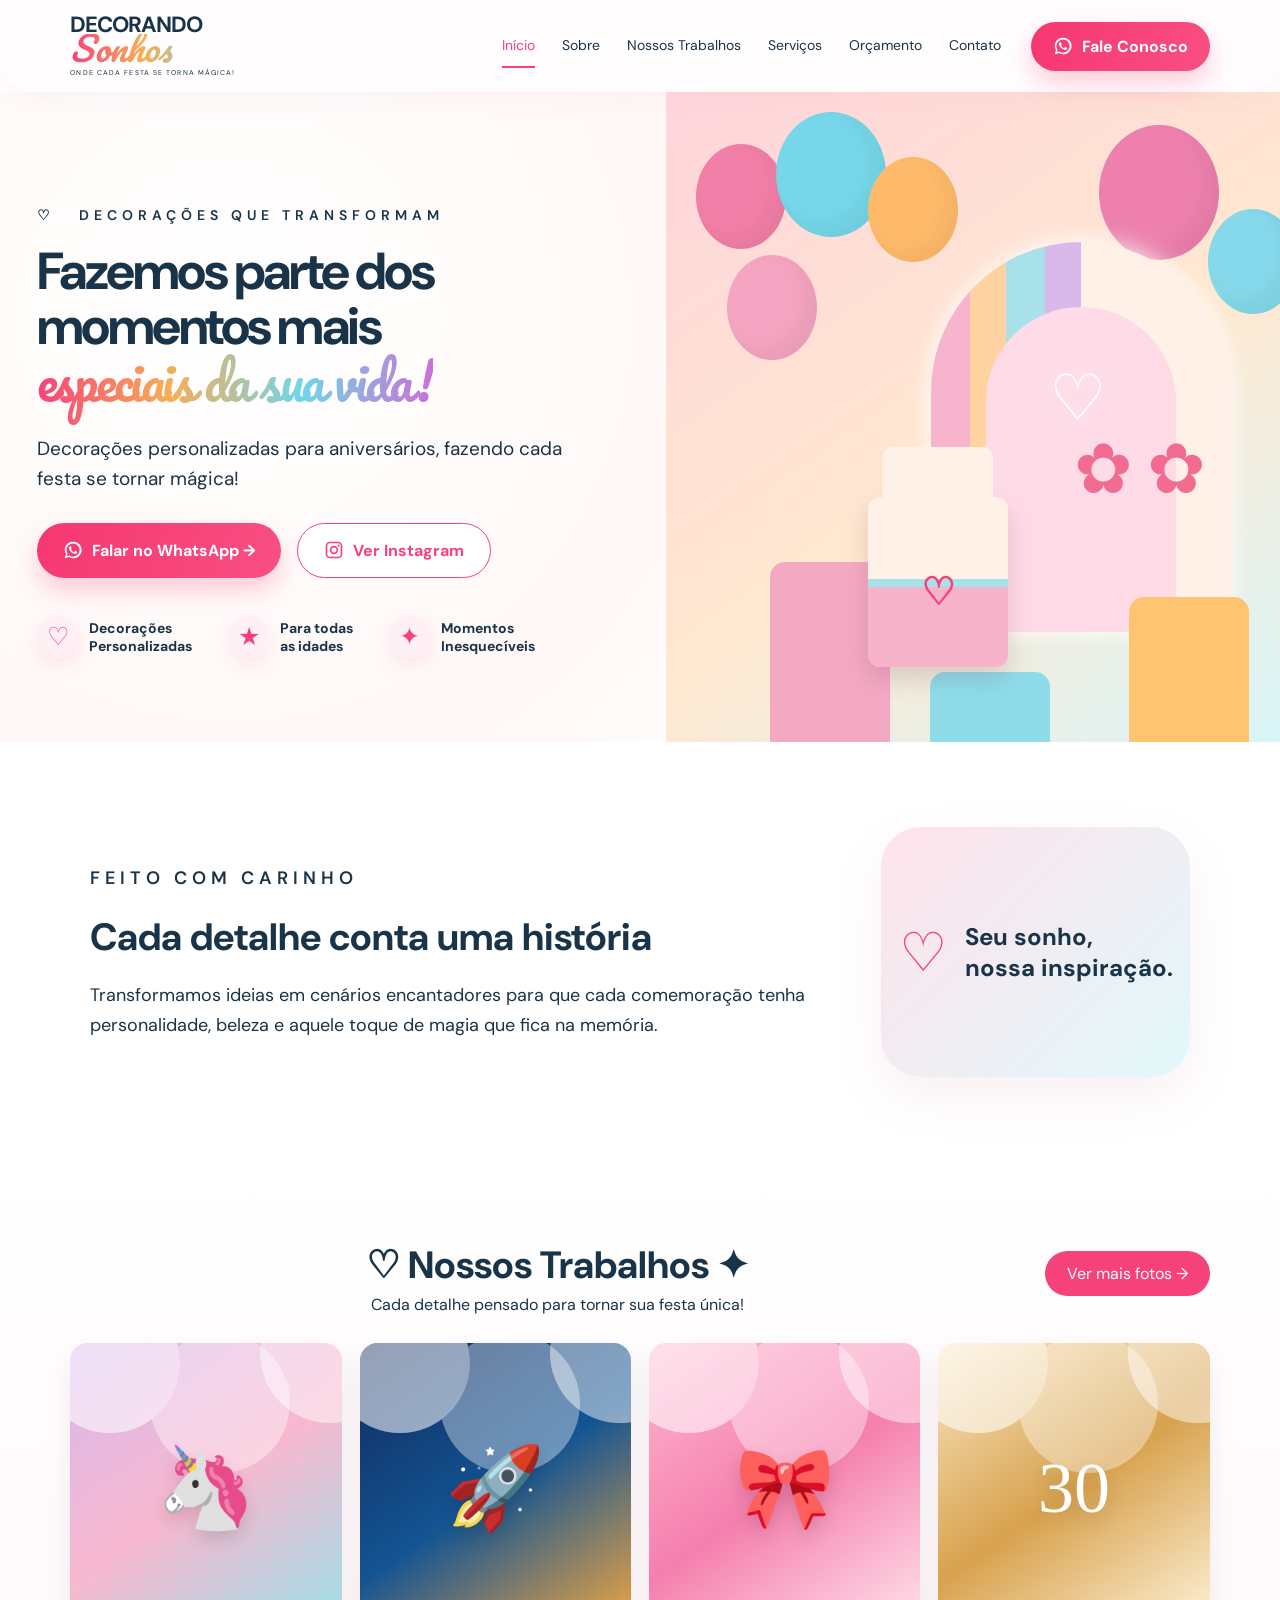
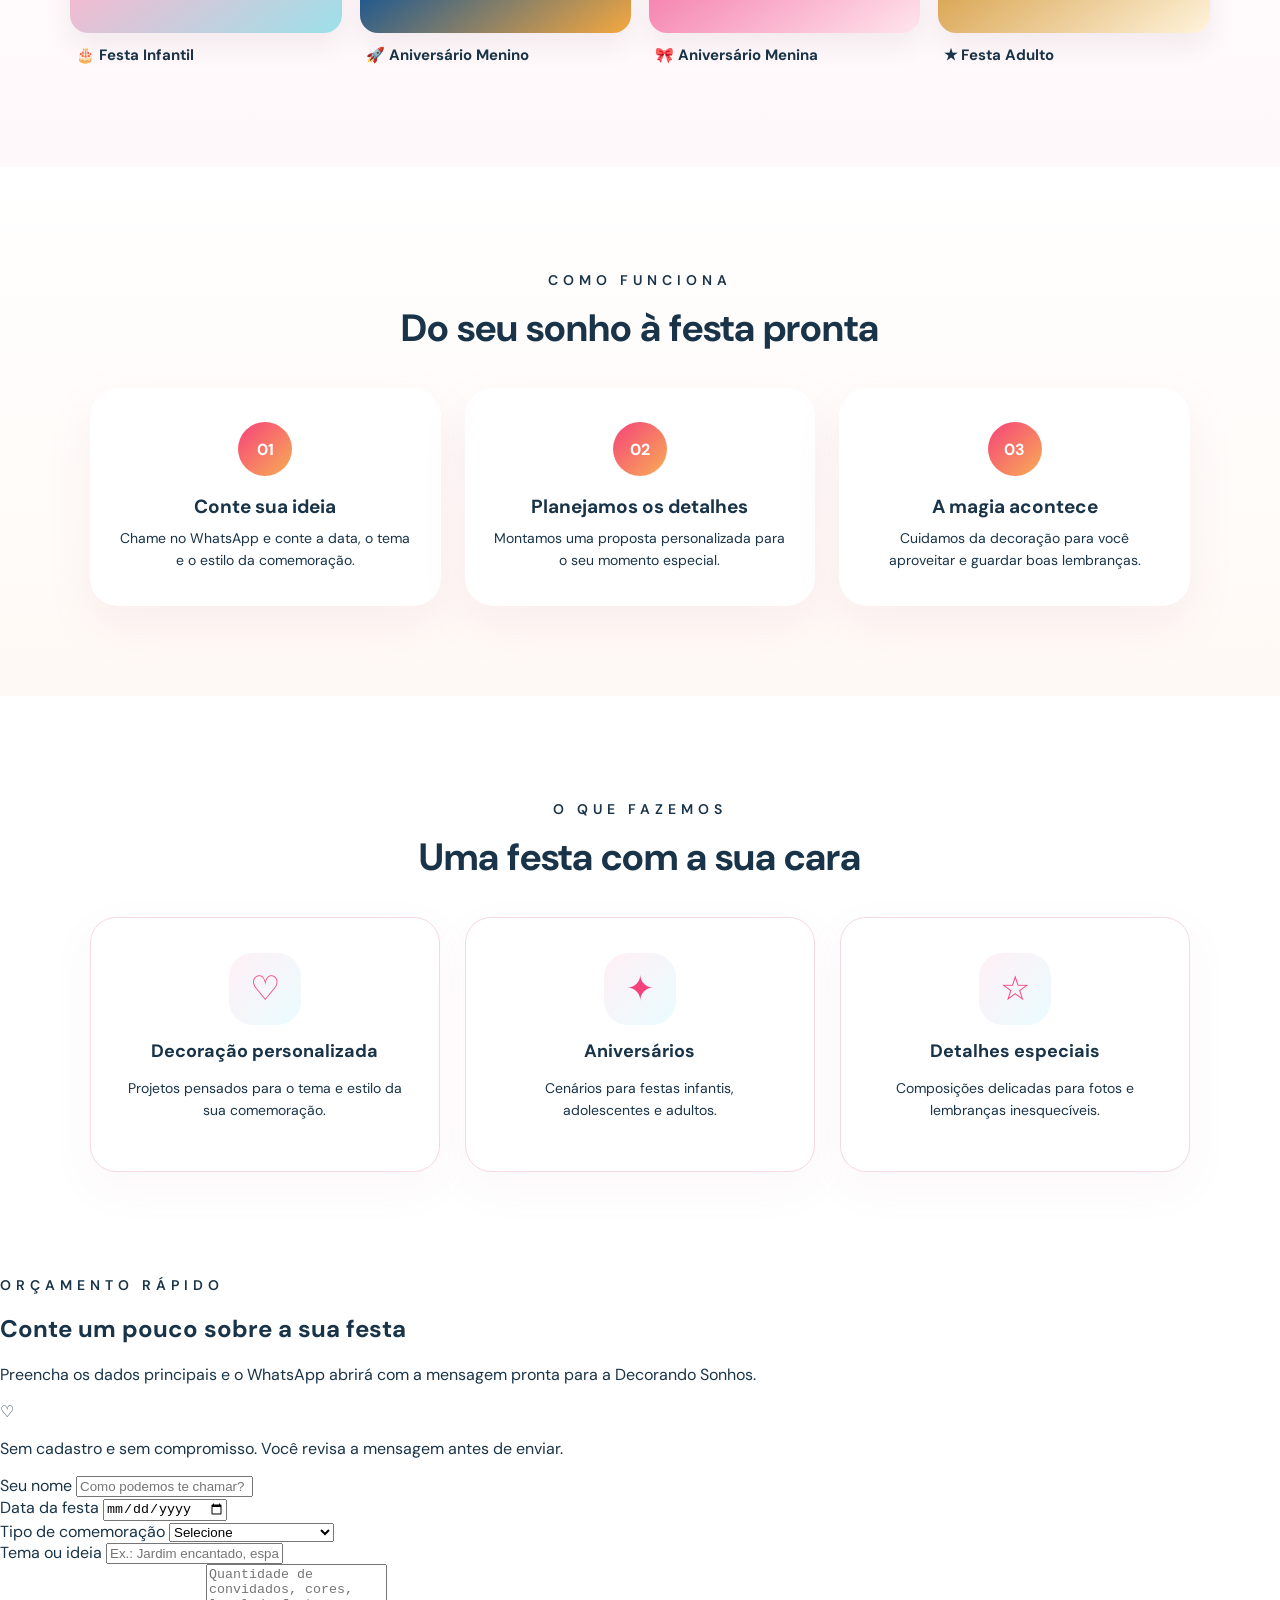
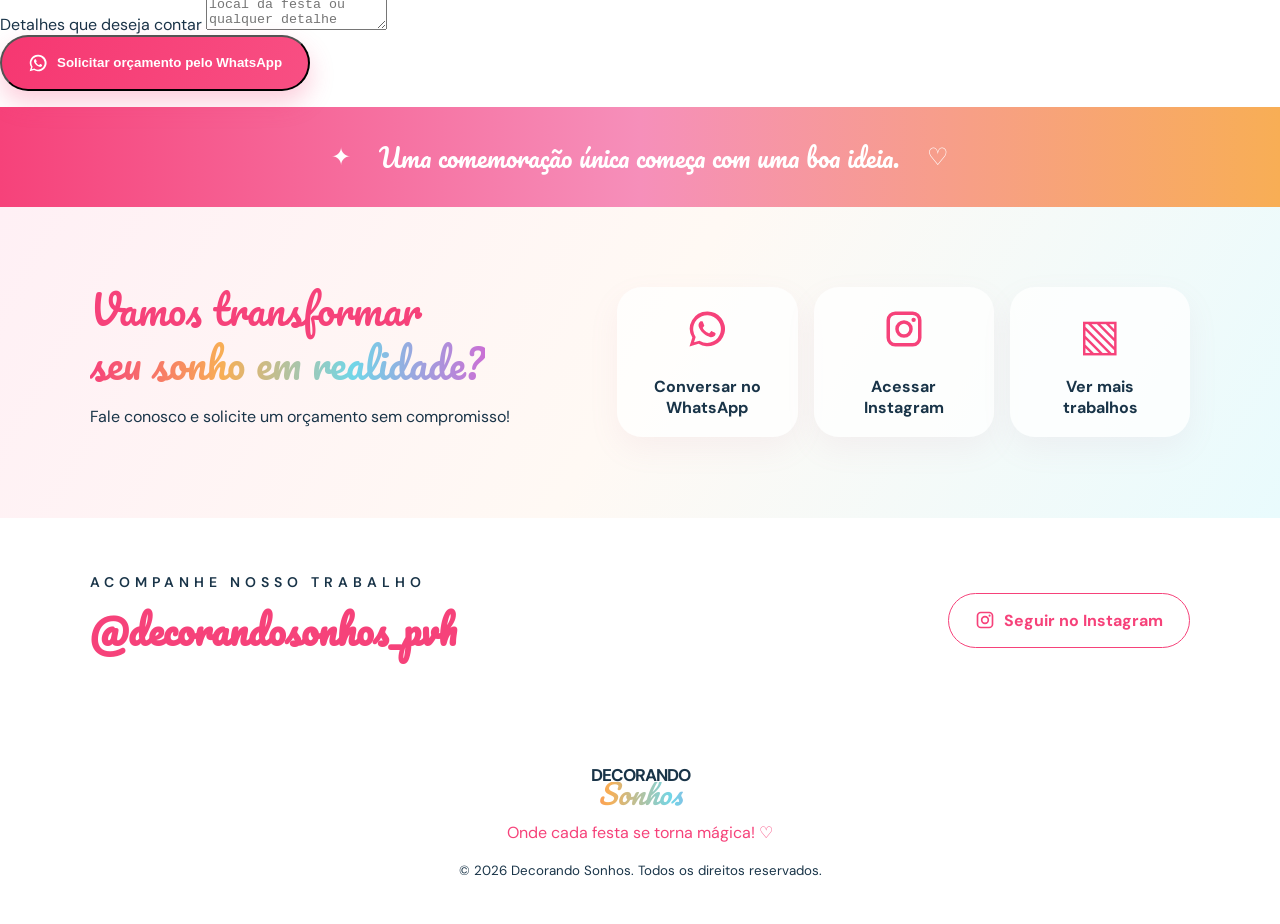
==== index.html @ 4d920ff0 "Adiciona formulário rápido de orçamento" ====
<!doctype html>
<html lang="pt-BR">
<head>
  <meta charset="UTF-8"><meta name="viewport" content="width=device-width,initial-scale=1">
  <meta name="theme-color" content="#fff7fa">
  <title>Decorando Sonhos | Decoração de Festas</title>
  <meta name="description" content="Decorando Sonhos: decoração personalizada de festas e aniversários em Porto Velho. Solicite seu orçamento pelo WhatsApp.">
  <meta name="robots" content="index,follow">
  <meta name="author" content="Decorando Sonhos">
  <meta property="og:type" content="website">
  <meta property="og:title" content="Decorando Sonhos | Decoração de Festas">
  <meta property="og:description" content="Onde cada festa se torna mágica. Decorações personalizadas para aniversários e momentos especiais.">
  <meta property="og:locale" content="pt_BR">
  <meta name="twitter:card" content="summary_large_image">
  <link rel="icon" href="favicon.svg" type="image/svg+xml">
  <link rel="manifest" href="site.webmanifest">
  <link rel="preconnect" href="https://fonts.googleapis.com"><link rel="preconnect" href="https://fonts.gstatic.com" crossorigin>
  <link href="https://fonts.googleapis.com/css2?family=DM+Sans:wght@400;500;600;700&family=Pacifico&display=swap" rel="stylesheet">
  <link rel="stylesheet" href="styles.css">
  <script type="application/ld+json">
  {"@context":"https://schema.org","@type":"LocalBusiness","name":"Decorando Sonhos","description":"Decoração personalizada de festas e aniversários.","areaServed":"Porto Velho, RO","sameAs":["https://instagram.com/decorandosonhos_pvh"],"telephone":"+55 69 99999-9999"}
  </script>
</head>
<body><a class="skip-link" href="#inicio">Pular para o conteúdo</a>
<header class="topbar">
  <a class="brand" href="#inicio" aria-label="Decorando Sonhos"><span class="rainbow">⌒</span><b>DECORANDO</b><em>Sonhos</em><small>ONDE CADA FESTA SE TORNA MÁGICA!</small></a>
  <button class="menu" aria-label="Abrir menu" aria-expanded="false" aria-controls="main-nav">☰</button>
  <nav id="main-nav"><a class="active" href="#inicio">Início</a><a href="#sobre">Sobre</a><a href="#trabalhos">Nossos Trabalhos</a><a href="#servicos">Serviços</a><a href="#orcamento">Orçamento</a><a href="#contato">Contato</a></nav>
  <a class="btn btn-primary header-cta wa-link" href="#"><span class="icon icon-wa" aria-hidden="true"></span>Fale Conosco</a>
</header>

<main>
<section class="hero" id="inicio">
  <div class="hero-copy">
    <p class="eyebrow">♡ &nbsp; DECORAÇÕES QUE TRANSFORMAM</p>
    <h1>Fazemos parte dos<br>momentos mais<br><span>especiais da sua vida!</span></h1>
    <p class="lead">Decorações personalizadas para aniversários, fazendo cada festa se tornar mágica!</p>
    <div class="actions"><a class="btn btn-primary wa-link" href="#"><span class="icon icon-wa" aria-hidden="true"></span>Falar no WhatsApp →</a><a class="btn btn-outline insta-link" href="#"><span class="icon icon-insta" aria-hidden="true"></span>Ver Instagram</a></div>
    <div class="benefits"><div><span class="benefit-icon">♡</span><b>Decorações<br>Personalizadas</b></div><div><span class="benefit-icon">★</span><b>Para todas<br>as idades</b></div><div><span class="benefit-icon">✦</span><b>Momentos<br>Inesquecíveis</b></div></div>
  </div>
  <div class="hero-art" aria-label="Decoração de festa em tons pastel">
    <div class="balloons"><i></i><i></i><i></i><i></i><i></i><i></i><i></i></div>
    <div class="arch"><span>♡</span></div><div class="flowers">✿ ✿</div>
    <div class="cake"><i></i><b>♡</b></div><div class="pedestal p1"></div><div class="pedestal p2"></div><div class="pedestal p3"></div>
  </div>
</section>

<section class="about" id="sobre"><div><p class="eyebrow">FEITO COM CARINHO</p><h2>Cada detalhe conta uma história</h2><p>Transformamos ideias em cenários encantadores para que cada comemoração tenha personalidade, beleza e aquele toque de magia que fica na memória.</p></div><div class="about-card">♡<strong>Seu sonho,<br>nossa inspiração.</strong></div></section>

<section class="portfolio" id="trabalhos">
  <div class="section-title"><div><h2>♡ Nossos Trabalhos ✦</h2><p>Cada detalhe pensado para tornar sua festa única!</p></div><a href="#galeria" class="small-btn">Ver mais fotos →</a></div>
  <div class="gallery" id="galeria">
    <article><div class="party party-unicorn"><span>🦄</span></div><h3>🎂 Festa Infantil</h3></article>
    <article><div class="party party-space"><span>🚀</span></div><h3>🚀 Aniversário Menino</h3></article>
    <article><div class="party party-pink"><span>🎀</span></div><h3>🎀 Aniversário Menina</h3></article>
    <article><div class="party party-gold"><span>30</span></div><h3>★ Festa Adulto</h3></article>
  </div>
</section>

<section class="process" id="como-funciona"><p class="eyebrow">COMO FUNCIONA</p><h2>Do seu sonho à festa pronta</h2><div class="process-grid"><div><span>01</span><b>Conte sua ideia</b><p>Chame no WhatsApp e conte a data, o tema e o estilo da comemoração.</p></div><div><span>02</span><b>Planejamos os detalhes</b><p>Montamos uma proposta personalizada para o seu momento especial.</p></div><div><span>03</span><b>A magia acontece</b><p>Cuidamos da decoração para você aproveitar e guardar boas lembranças.</p></div></div></section>

<section class="services" id="servicos"><p class="eyebrow">O QUE FAZEMOS</p><h2>Uma festa com a sua cara</h2><div class="service-grid"><div><span class="service-icon">♡</span><b>Decoração personalizada</b><p>Projetos pensados para o tema e estilo da sua comemoração.</p></div><div><span class="service-icon">✦</span><b>Aniversários</b><p>Cenários para festas infantis, adolescentes e adultos.</p></div><div><span class="service-icon">☆</span><b>Detalhes especiais</b><p>Composições delicadas para fotos e lembranças inesquecíveis.</p></div></div></section>

<section class="quote" id="orcamento">
  <div class="quote-intro">
    <p class="eyebrow">ORÇAMENTO RÁPIDO</p>
    <h2>Conte um pouco sobre a sua festa</h2>
    <p>Preencha os dados principais e o WhatsApp abrirá com a mensagem pronta para a Decorando Sonhos.</p>
    <div class="quote-note"><span>♡</span><p>Sem cadastro e sem compromisso. Você revisa a mensagem antes de enviar.</p></div>
  </div>
  <form class="quote-form" id="quote-form">
    <div class="field">
      <label for="q-name">Seu nome</label>
      <input id="q-name" name="name" type="text" autocomplete="name" placeholder="Como podemos te chamar?" required>
    </div>
    <div class="form-row">
      <div class="field">
        <label for="q-date">Data da festa</label>
        <input id="q-date" name="date" type="date" required>
      </div>
      <div class="field">
        <label for="q-type">Tipo de comemoração</label>
        <select id="q-type" name="type" required>
          <option value="">Selecione</option>
          <option>Aniversário infantil</option>
          <option>Aniversário adolescente</option>
          <option>Aniversário adulto</option>
          <option>Outra comemoração</option>
        </select>
      </div>
    </div>
    <div class="field">
      <label for="q-theme">Tema ou ideia</label>
      <input id="q-theme" name="theme" type="text" placeholder="Ex.: Jardim encantado, espaço, princesa...">
    </div>
    <div class="field">
      <label for="q-details">Detalhes que deseja contar</label>
      <textarea id="q-details" name="details" rows="4" placeholder="Quantidade de convidados, cores, local da festa ou qualquer detalhe importante."></textarea>
    </div>
    <button class="btn btn-primary quote-submit" type="submit"><span class="icon icon-wa" aria-hidden="true"></span>Solicitar orçamento pelo WhatsApp</button>
    <p class="form-help" id="quote-status" aria-live="polite"></p>
  </form>
</section>

<section class="cta-band"><div><span>✦</span><strong>Uma comemoração única começa com uma boa ideia.</strong><span>♡</span></div></section>

<section class="contact" id="contato"><div><h2>Vamos transformar<br><span>seu sonho em realidade?</span></h2><p>Fale conosco e solicite um orçamento sem compromisso!</p></div><div class="contact-cards"><a class="wa-link" href="#"><i><span class="icon icon-wa"></span></i><b>Conversar no<br>WhatsApp</b></a><a class="insta-link" href="#"><i><span class="icon icon-insta"></span></i><b>Acessar<br>Instagram</b></a><a href="#trabalhos"><i>▧</i><b>Ver mais<br>trabalhos</b></a></div></section>
<section class="instagram-strip"><div><p class="eyebrow">ACOMPANHE NOSSO TRABALHO</p><h2>@decorandosonhos_pvh</h2></div><a class="btn btn-outline insta-link" href="#"><span class="icon icon-insta" aria-hidden="true"></span>Seguir no Instagram</a></section>
</main>
<footer><div class="brand footer-brand"><b>DECORANDO</b><em>Sonhos</em></div><p>Onde cada festa se torna mágica! ♡</p><small>© <span id="year"></span> Decorando Sonhos. Todos os direitos reservados.</small></footer>
<a class="floating-wa wa-link" href="#" aria-label="WhatsApp"><span class="icon icon-wa" aria-hidden="true"></span></a>
<script src="script.js"></script>
</body></html>
---- styles.css ----
:root{--pink:#f6427a;--pink2:#f68fba;--blue:#71d6e8;--orange:#f8ae55;--ink:#193448;--soft:#fff7fa;--lav:#e9c9ef}*{box-sizing:border-box}html{scroll-behavior:smooth}body{margin:0;font-family:"DM Sans",sans-serif;color:var(--ink);background:#fff}a{text-decoration:none;color:inherit}.topbar{height:92px;padding:8px 5.5%;display:flex;align-items:center;gap:30px;position:sticky;top:0;background:#fffdfef2;backdrop-filter:blur(14px);z-index:20;border-radius:0 0 34px 34px;box-shadow:0 7px 25px #eeafc21c}.brand{width:220px;display:grid;position:relative;line-height:.85}.brand b{font-size:22px;letter-spacing:-1px}.brand em{font-family:Pacifico,cursive;font-size:34px;font-weight:400;background:linear-gradient(90deg,var(--pink),var(--orange),var(--blue),#ca70d5);color:transparent;background-clip:text}.brand small{font-size:7px;letter-spacing:1.1px;margin-top:7px}.rainbow{position:absolute;color:var(--blue);font-size:40px;top:-28px;left:58px}nav{display:flex;gap:27px;margin-left:auto;font-size:14px}nav a{padding:12px 0}nav a:hover,.active{color:var(--pink);border-bottom:2px solid var(--pink)}.btn{display:inline-flex;align-items:center;justify-content:center;border-radius:999px;padding:16px 26px;font-weight:700;transition:.2s}.btn:hover{transform:translateY(-2px)}.btn-primary{background:linear-gradient(110deg,#f63771,#f84f83);color:white;box-shadow:0 12px 25px #f63c7540}.btn-outline{border:1.5px solid var(--pink);color:var(--pink);background:#fff}.header-cta{padding:14px 22px}.menu{display:none;background:none;border:0;font-size:26px;color:var(--ink)}.hero{min-height:650px;display:grid;grid-template-columns:52% 48%;overflow:hidden;background:radial-gradient(circle at 18% 35%,#fff 0,#fff8f7 40%,#fff 68%)}.hero-copy{padding:100px 5.5% 55px;z-index:2}.eyebrow{letter-spacing:5px;font-weight:600;font-size:14px}.hero-copy .eyebrow{color:var(--ink)}h1{font-size:52px;line-height:1.05;margin:20px 0 22px;letter-spacing:-2.5px}h1 span,.contact h2 span{font-family:Pacifico,cursive;font-weight:400;background:linear-gradient(90deg,var(--pink),var(--orange),var(--blue),#ca70d5);color:transparent;background-clip:text}.lead{font-size:19px;line-height:1.6;max-width:550px}.actions{display:flex;gap:16px;margin:28px 0 38px}.benefits{display:flex;gap:36px}.benefits div{display:flex;gap:10px;align-items:center;font-size:25px;color:var(--pink)}.benefits b{font-size:14px;color:var(--ink)}.hero-art{position:relative;min-height:650px;background:linear-gradient(145deg,#ffd5dc,#ffe8d0 55%,#d9f5f8);overflow:hidden}.balloons i{position:absolute;width:90px;height:105px;border-radius:50%;box-shadow:inset -12px -10px 20px #0000000d}.balloons i:nth-child(1){background:#f27fa7;left:5%;top:8%}.balloons i:nth-child(2){background:#75d7e9;left:18%;top:3%;width:110px;height:125px}.balloons i:nth-child(3){background:#ffbb6b;left:33%;top:10%}.balloons i:nth-child(4){background:#ee80ad;right:10%;top:5%;width:120px;height:135px}.balloons i:nth-child(5){background:#85d9ea;right:-3%;top:18%}.balloons i:nth-child(6){background:#f5a5c1;left:10%;top:25%}.balloons i:nth-child(7){background:#ffc46e;right:22%;top:27%}.arch{position:absolute;right:8%;top:23%;width:300px;height:390px;border-radius:160px 160px 20px 20px;background:linear-gradient(90deg,#f6b4cd 0 13%,#ffd3a1 13% 25%,#a8e1ea 25% 38%,#d8b9e9 38% 50%,#fff1e8 50%);box-shadow:0 0 25px #fff}.arch:after{content:"";position:absolute;inset:65px 55px 0;border-radius:110px 110px 0 0;background:#ffdbe7}.arch span{position:absolute;z-index:2;left:118px;top:115px;font-size:64px;color:white;text-shadow:0 0 15px white}.flowers{position:absolute;z-index:4;right:12%;top:51%;font-size:70px;color:#f26c91}.cake{position:absolute;z-index:5;left:33%;bottom:75px;width:140px;height:170px;background:linear-gradient(#fff1e8 0 48%,#a9e1e9 48% 53%,#f7b3ca 53%);border-radius:12px;box-shadow:0 12px 25px #7b455f33}.cake i{display:block;width:110px;height:65px;background:#fff3e9;margin:-50px auto 0;border-radius:10px}.cake b{font-size:38px;color:var(--pink);display:block;text-align:center;margin-top:55px}.pedestal{position:absolute;bottom:0;width:120px;border-radius:15px 15px 0 0}.p1{left:17%;height:180px;background:#f4a9c3}.p2{left:43%;height:70px;background:#8edce9}.p3{right:5%;height:145px;background:#ffc46f}.about{padding:85px 7%;display:grid;grid-template-columns:1.4fr .6fr;gap:70px;align-items:center;background:#fff}.about h2,.portfolio h2,.services h2{font-size:38px;margin:8px 0}.about p{font-size:18px;line-height:1.7}.about-card{min-height:250px;border-radius:40px;background:linear-gradient(135deg,#ffe2eb,#e1f8fa);display:flex;align-items:center;justify-content:center;gap:18px;font-size:54px;color:var(--pink);box-shadow:0 20px 50px #c8799d1c}.about-card strong{font-size:24px;color:var(--ink)}.portfolio{padding:70px 5.5% 90px;background:linear-gradient(#fff,#fff8fb)}.section-title{display:flex;justify-content:space-between;align-items:center;margin-bottom:28px;text-align:center}.section-title>div{margin:auto}.section-title h2{margin-bottom:4px}.section-title p{margin:0}.small-btn{background:var(--pink);color:#fff;padding:12px 22px;border-radius:999px}.gallery{display:grid;grid-template-columns:repeat(4,1fr);gap:18px}.gallery article{min-width:0}.party{height:290px;border-radius:18px;display:grid;place-items:center;position:relative;overflow:hidden;box-shadow:0 12px 28px #6b3d5217}.party:before,.party:after{content:"";position:absolute;border-radius:50%;width:140px;height:140px;background:#ffffff55;top:-50px;left:-30px;box-shadow:110px 40px 0 #ffffff35,220px -10px 0 #ffffff45}.party span{font-size:80px;z-index:2;text-shadow:0 8px 18px #0002}.party-unicorn{background:linear-gradient(145deg,#d7b8ef,#f8b8cf,#9ce1ea)}.party-space{background:linear-gradient(145deg,#11295c,#135493,#f5a83f)}.party-pink{background:linear-gradient(145deg,#ffb6d1,#f57fad,#ffe5ed)}.party-gold{background:linear-gradient(145deg,#f9e7c4,#d8a24e,#fff4dc)}.party-gold span{font-family:serif;color:#fff;font-size:72px}.gallery h3{font-size:15px;margin:12px 6px}.services{padding:90px 7%;text-align:center}.service-grid{display:grid;grid-template-columns:repeat(3,1fr);gap:25px;margin-top:35px}.service-grid>div{padding:35px;border:1px solid #f6d9e4;border-radius:26px;background:#fff;box-shadow:0 15px 40px #d791aa12;font-size:42px}.service-grid b{display:block;font-size:18px;margin:14px}.service-grid p{font-size:14px;line-height:1.6}.contact{padding:75px 7%;display:grid;grid-template-columns:1fr 1.2fr;gap:50px;align-items:center;background:linear-gradient(120deg,#fff0f5,#fff9f4,#e9fbfd);position:relative;overflow:hidden}.contact h2{font-family:Pacifico,cursive;color:var(--pink);font-size:40px;font-weight:400;line-height:1.35;margin:0}.contact h2 span{font-family:Pacifico,cursive}.contact-cards{display:grid;grid-template-columns:repeat(3,1fr);gap:16px}.contact-cards a{min-height:150px;border-radius:25px;background:#ffffffc9;display:flex;flex-direction:column;align-items:center;justify-content:center;text-align:center;box-shadow:0 12px 30px #c4819d16}.contact-cards i{font-style:normal;font-size:44px;color:var(--pink);margin-bottom:12px}footer{text-align:center;padding:45px 20px;background:#fff}.footer-brand{margin:auto;width:190px}.footer-brand em{font-size:28px}.footer-brand b{font-size:17px}footer p{color:var(--pink)}.floating-wa{display:none;position:fixed;right:20px;bottom:20px;width:58px;height:58px;border-radius:50%;background:#27c769;color:#fff;place-items:center;font-size:30px;box-shadow:0 10px 30px #188c4b55;z-index:30}@media(max-width:900px){.topbar{height:76px;padding:7px 5%}.brand{width:170px}.brand b{font-size:17px}.brand em{font-size:26px}.brand small{font-size:5px}.rainbow{display:none}.menu{display:block;margin-left:auto}.topbar nav{display:none;position:absolute;top:75px;left:4%;right:4%;background:white;border-radius:20px;padding:18px;box-shadow:0 15px 40px #0002;flex-direction:column;gap:5px}.topbar nav.open{display:flex}.header-cta{display:none}.hero{grid-template-columns:1fr}.hero-copy{padding:70px 6% 45px}.hero-art{min-height:500px}h1{font-size:42px}.about,.contact{grid-template-columns:1fr}.gallery{grid-template-columns:repeat(2,1fr)}.service-grid{grid-template-columns:1fr}.floating-wa{display:grid}}@media(max-width:560px){h1{font-size:36px}.eyebrow{font-size:11px;letter-spacing:3px}.actions{flex-direction:column}.benefits{gap:12px;justify-content:space-between}.benefits div{font-size:19px}.benefits b{font-size:11px}.hero-art{min-height:430px}.arch{transform:scale(.8);transform-origin:right top}.cake{left:18%}.about{padding:65px 6%}.about-card{min-height:190px}.section-title{display:block}.small-btn{display:inline-block;margin-top:20px}.gallery{grid-template-columns:1fr 1fr;gap:12px}.party{height:210px}.party span{font-size:55px}.contact-cards{grid-template-columns:1fr}.contact-cards a{min-height:115px}.contact h2{font-size:33px}}
/* refinamentos da segunda etapa */
.process{padding:90px 7%;text-align:center;background:linear-gradient(180deg,#fff,#fff9f5)}.process h2,.instagram-strip h2{font-size:38px;margin:8px 0 35px}.process-grid{display:grid;grid-template-columns:repeat(3,1fr);gap:24px;max-width:1100px;margin:auto}.process-grid>div{padding:34px 28px;border-radius:28px;background:#fff;box-shadow:0 18px 45px #c888a01c;position:relative}.process-grid span{display:grid;place-items:center;margin:0 auto 18px;width:54px;height:54px;border-radius:50%;background:linear-gradient(135deg,#f6427a,#f8ae55);color:#fff;font-weight:700}.process-grid b{display:block;font-size:19px;margin-bottom:8px}.process-grid p{font-size:14px;line-height:1.6;margin:0}.cta-band{padding:28px 6%;background:linear-gradient(90deg,#f6427a,#f68fba,#f8ae55);color:#fff}.cta-band div{display:flex;align-items:center;justify-content:center;gap:28px;text-align:center}.cta-band strong{font-family:Pacifico,cursive;font-weight:400;font-size:25px}.cta-band span{font-size:24px}.instagram-strip{padding:55px 7%;display:flex;align-items:center;justify-content:space-between;gap:30px;background:#fff}.instagram-strip h2{font-family:Pacifico,cursive;color:var(--pink);margin:5px 0}.instagram-strip .eyebrow{margin:0}.gallery article{transition:transform .25s ease}.gallery article:hover{transform:translateY(-6px)}.contact-cards a{transition:transform .2s ease,box-shadow .2s ease}.contact-cards a:hover{transform:translateY(-4px);box-shadow:0 18px 36px #c4819d26}.topbar.scrolled{box-shadow:0 10px 35px #d680a72b}.reveal{opacity:0;transform:translateY(22px);transition:opacity .55s ease,transform .55s ease}.reveal.visible{opacity:1;transform:none}@media(max-width:900px){.process-grid{grid-template-columns:1fr}.instagram-strip{flex-direction:column;text-align:center}}@media(max-width:560px){.process,.services{padding:65px 6%}.process h2,.instagram-strip h2{font-size:30px}.cta-band strong{font-size:20px}.cta-band div{gap:14px}}

/* acabamento visual e acessibilidade */
.icon{width:20px;height:20px;display:inline-block;flex:0 0 auto;background:currentColor;mask-repeat:no-repeat;mask-position:center;mask-size:contain;-webkit-mask-repeat:no-repeat;-webkit-mask-position:center;-webkit-mask-size:contain}.icon-wa{mask-image:url("assets/whatsapp.svg");-webkit-mask-image:url("assets/whatsapp.svg")}.icon-insta{mask-image:url("assets/instagram.svg");-webkit-mask-image:url("assets/instagram.svg")}.btn .icon{margin-right:9px}.floating-wa .icon{width:28px;height:28px}.contact-cards i .icon{width:42px;height:42px}.benefit-icon{width:42px;height:42px;border-radius:50%;display:grid;place-items:center;background:#fff0f5;box-shadow:0 7px 20px #f6427a1c}.service-icon{width:72px;height:72px;margin:0 auto 8px;border-radius:24px;display:grid;place-items:center;background:linear-gradient(135deg,#fff0f5,#eafcff);color:var(--pink);font-size:34px}.service-grid>div{font-size:inherit}.party{isolation:isolate}.party:after{z-index:-1}.gallery article{cursor:default}.gallery h3{display:flex;align-items:center;gap:6px}.btn:focus-visible,.small-btn:focus-visible,nav a:focus-visible,.contact-cards a:focus-visible,.floating-wa:focus-visible,.menu:focus-visible{outline:3px solid #71d6e8;outline-offset:4px}.skip-link{position:fixed;left:16px;top:-60px;z-index:100;background:#193448;color:#fff;padding:12px 18px;border-radius:12px}.skip-link:focus{top:16px}@media(prefers-reduced-motion:reduce){html{scroll-behavior:auto}*,*:before,*:after{animation:none!important;transition:none!important}.reveal{opacity:1;transform:none}}
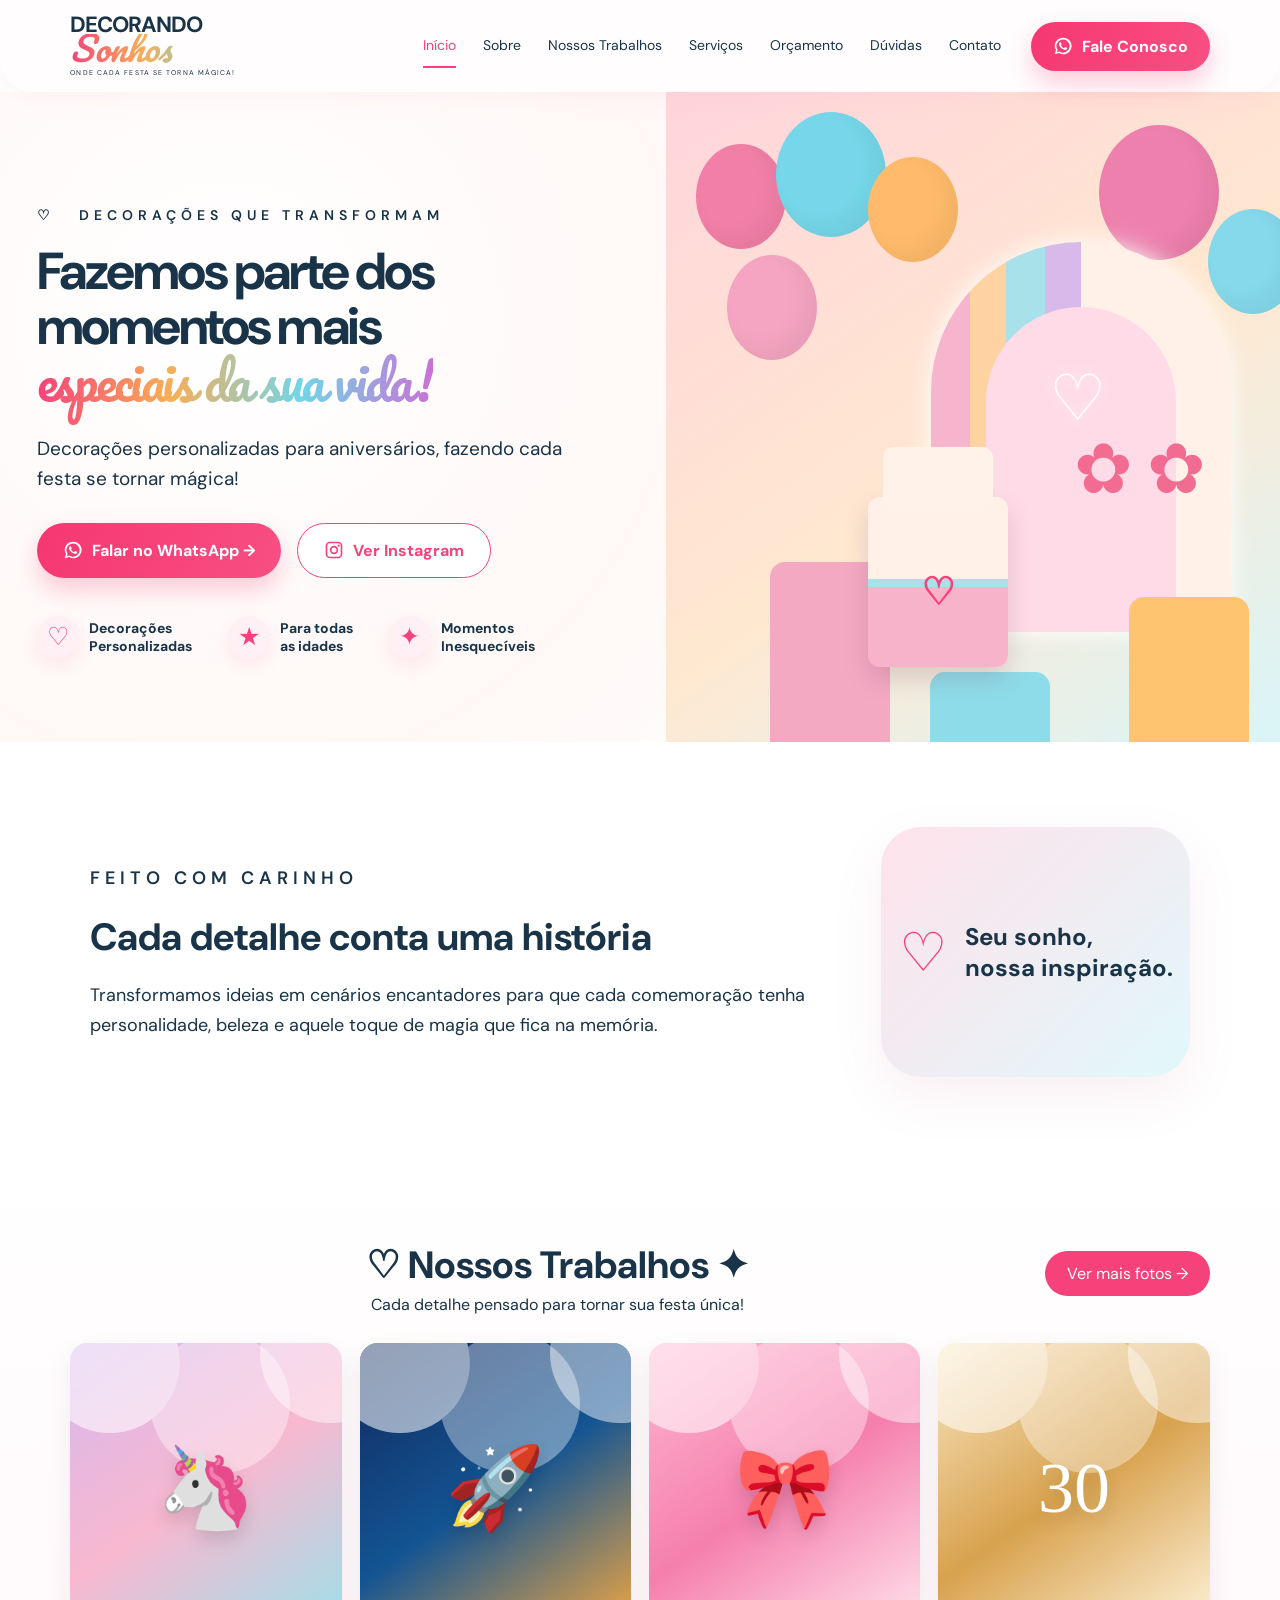
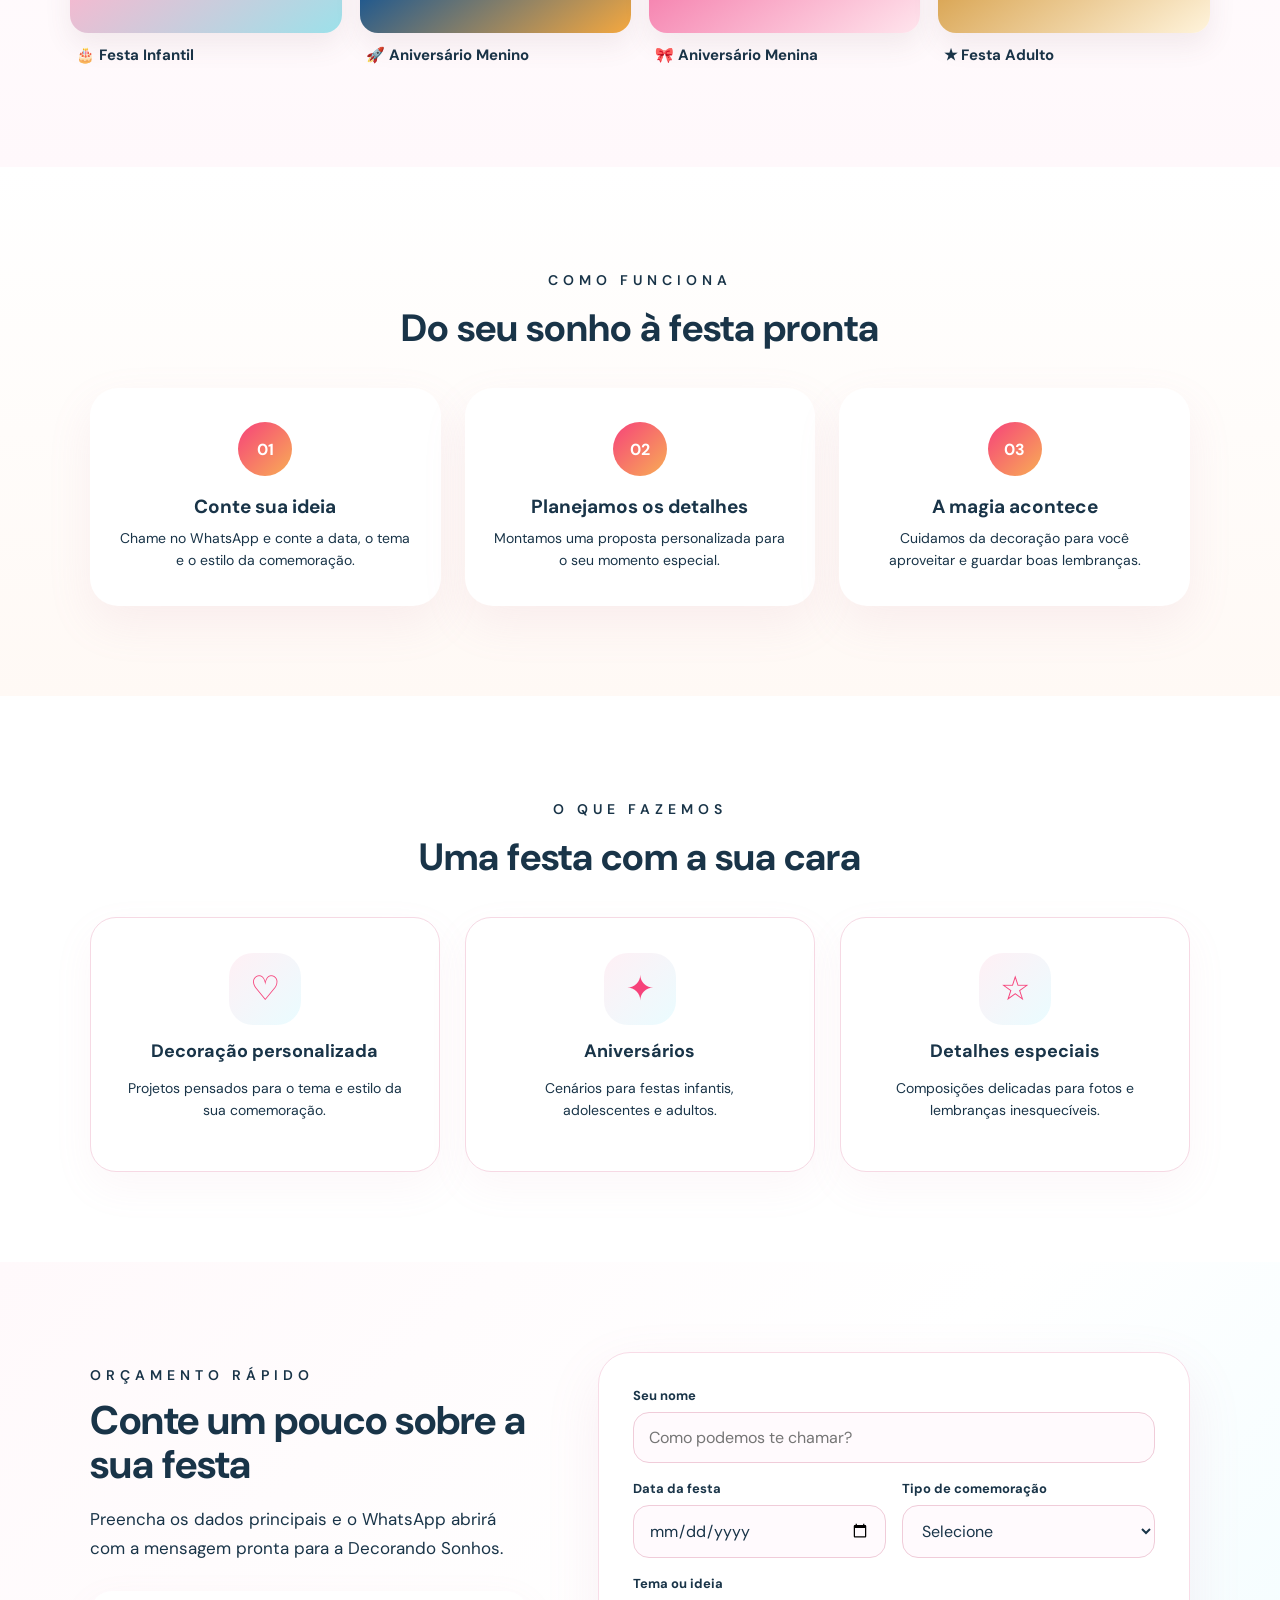
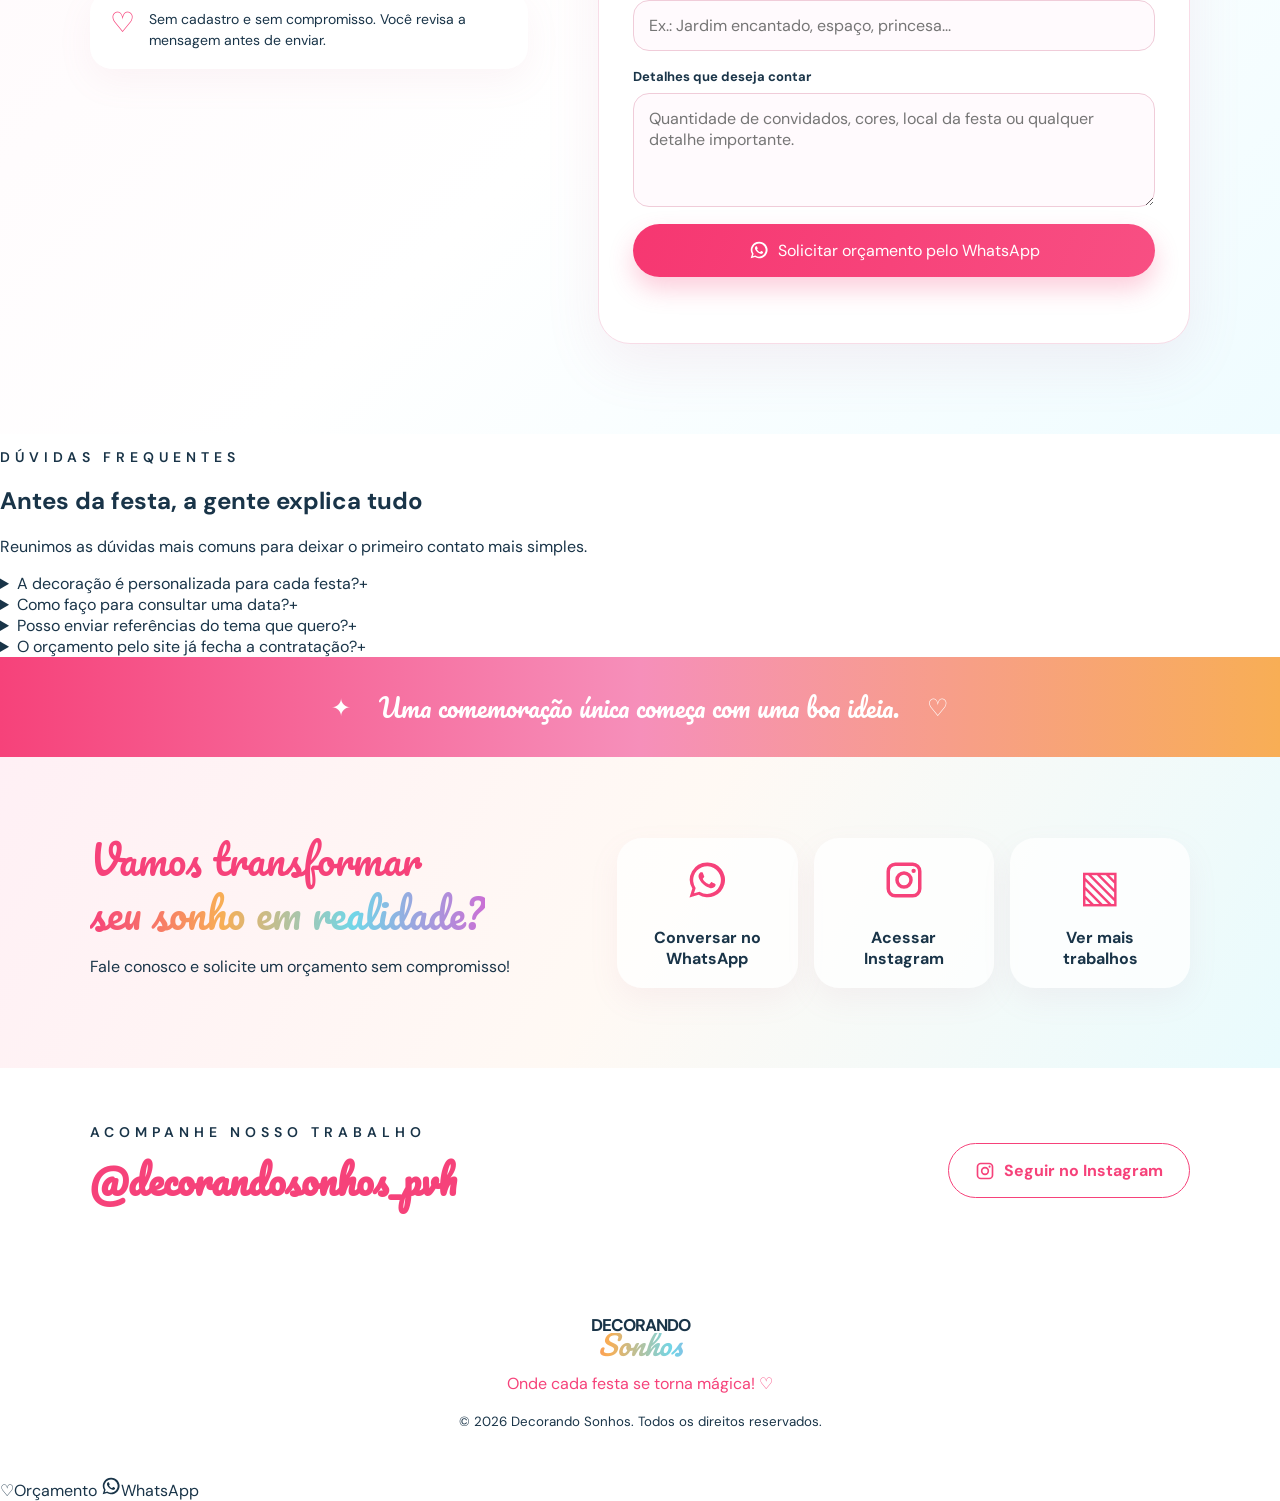
==== commit a0bcd9dc: "Adiciona FAQ e ações rápidas no mobile" ====
--- a/index.html
+++ b/index.html
@@ -25,7 +25,7 @@
 <header class="topbar">
   <a class="brand" href="#inicio" aria-label="Decorando Sonhos"><span class="rainbow">⌒</span><b>DECORANDO</b><em>Sonhos</em><small>ONDE CADA FESTA SE TORNA MÁGICA!</small></a>
   <button class="menu" aria-label="Abrir menu" aria-expanded="false" aria-controls="main-nav">☰</button>
-  <nav id="main-nav"><a class="active" href="#inicio">Início</a><a href="#sobre">Sobre</a><a href="#trabalhos">Nossos Trabalhos</a><a href="#servicos">Serviços</a><a href="#orcamento">Orçamento</a><a href="#contato">Contato</a></nav>
+  <nav id="main-nav"><a class="active" href="#inicio">Início</a><a href="#sobre">Sobre</a><a href="#trabalhos">Nossos Trabalhos</a><a href="#servicos">Serviços</a><a href="#orcamento">Orçamento</a><a href="#duvidas">Dúvidas</a><a href="#contato">Contato</a></nav>
   <a class="btn btn-primary header-cta wa-link" href="#"><span class="icon icon-wa" aria-hidden="true"></span>Fale Conosco</a>
 </header>
 
@@ -102,6 +102,32 @@
   </form>
 </section>
 
+<section class="faq" id="duvidas">
+  <div class="faq-head">
+    <p class="eyebrow">DÚVIDAS FREQUENTES</p>
+    <h2>Antes da festa, a gente explica tudo</h2>
+    <p>Reunimos as dúvidas mais comuns para deixar o primeiro contato mais simples.</p>
+  </div>
+  <div class="faq-list">
+    <details>
+      <summary>A decoração é personalizada para cada festa?<span>+</span></summary>
+      <p>Sim. O orçamento e a proposta são montados a partir do tema, estilo, cores e necessidades informadas no atendimento.</p>
+    </details>
+    <details>
+      <summary>Como faço para consultar uma data?<span>+</span></summary>
+      <p>Você pode usar o formulário de orçamento ou falar direto pelo WhatsApp. Informe a data da festa para que a disponibilidade possa ser verificada.</p>
+    </details>
+    <details>
+      <summary>Posso enviar referências do tema que quero?<span>+</span></summary>
+      <p>Sim. Depois de iniciar o atendimento pelo WhatsApp, você pode enviar imagens e referências para ajudar na definição da proposta.</p>
+    </details>
+    <details>
+      <summary>O orçamento pelo site já fecha a contratação?<span>+</span></summary>
+      <p>Não. O formulário apenas organiza as informações e inicia a conversa no WhatsApp. A contratação é combinada durante o atendimento.</p>
+    </details>
+  </div>
+</section>
+
 <section class="cta-band"><div><span>✦</span><strong>Uma comemoração única começa com uma boa ideia.</strong><span>♡</span></div></section>
 
 <section class="contact" id="contato"><div><h2>Vamos transformar<br><span>seu sonho em realidade?</span></h2><p>Fale conosco e solicite um orçamento sem compromisso!</p></div><div class="contact-cards"><a class="wa-link" href="#"><i><span class="icon icon-wa"></span></i><b>Conversar no<br>WhatsApp</b></a><a class="insta-link" href="#"><i><span class="icon icon-insta"></span></i><b>Acessar<br>Instagram</b></a><a href="#trabalhos"><i>▧</i><b>Ver mais<br>trabalhos</b></a></div></section>
@@ -109,5 +135,9 @@
 </main>
 <footer><div class="brand footer-brand"><b>DECORANDO</b><em>Sonhos</em></div><p>Onde cada festa se torna mágica! ♡</p><small>© <span id="year"></span> Decorando Sonhos. Todos os direitos reservados.</small></footer>
 <a class="floating-wa wa-link" href="#" aria-label="WhatsApp"><span class="icon icon-wa" aria-hidden="true"></span></a>
+<div class="mobile-cta" aria-label="Ações rápidas">
+  <a href="#orcamento"><span>♡</span>Orçamento</a>
+  <a class="wa-link" href="#"><span class="icon icon-wa" aria-hidden="true"></span>WhatsApp</a>
+</div>
 <script src="script.js"></script>
 </body></html>
--- a/styles.css
+++ b/styles.css
@@ -4,3 +4,6 @@
 
 /* acabamento visual e acessibilidade */
 .icon{width:20px;height:20px;display:inline-block;flex:0 0 auto;background:currentColor;mask-repeat:no-repeat;mask-position:center;mask-size:contain;-webkit-mask-repeat:no-repeat;-webkit-mask-position:center;-webkit-mask-size:contain}.icon-wa{mask-image:url("assets/whatsapp.svg");-webkit-mask-image:url("assets/whatsapp.svg")}.icon-insta{mask-image:url("assets/instagram.svg");-webkit-mask-image:url("assets/instagram.svg")}.btn .icon{margin-right:9px}.floating-wa .icon{width:28px;height:28px}.contact-cards i .icon{width:42px;height:42px}.benefit-icon{width:42px;height:42px;border-radius:50%;display:grid;place-items:center;background:#fff0f5;box-shadow:0 7px 20px #f6427a1c}.service-icon{width:72px;height:72px;margin:0 auto 8px;border-radius:24px;display:grid;place-items:center;background:linear-gradient(135deg,#fff0f5,#eafcff);color:var(--pink);font-size:34px}.service-grid>div{font-size:inherit}.party{isolation:isolate}.party:after{z-index:-1}.gallery article{cursor:default}.gallery h3{display:flex;align-items:center;gap:6px}.btn:focus-visible,.small-btn:focus-visible,nav a:focus-visible,.contact-cards a:focus-visible,.floating-wa:focus-visible,.menu:focus-visible{outline:3px solid #71d6e8;outline-offset:4px}.skip-link{position:fixed;left:16px;top:-60px;z-index:100;background:#193448;color:#fff;padding:12px 18px;border-radius:12px}.skip-link:focus{top:16px}@media(prefers-reduced-motion:reduce){html{scroll-behavior:auto}*,*:before,*:after{animation:none!important;transition:none!important}.reveal{opacity:1;transform:none}}
+
+/* formulário de orçamento */
+.quote{padding:90px 7%;display:grid;grid-template-columns:.85fr 1.15fr;gap:70px;align-items:start;background:linear-gradient(135deg,#fff9fb,#fff,#effcff)}.quote-intro{position:sticky;top:130px}.quote h2{font-size:40px;line-height:1.12;margin:10px 0 18px}.quote-intro>p:not(.eyebrow){font-size:17px;line-height:1.7;max-width:520px}.quote-note{display:flex;gap:14px;align-items:flex-start;margin-top:28px;padding:18px 20px;border-radius:22px;background:#fff;box-shadow:0 12px 35px #c7809b14}.quote-note span{font-size:28px;color:var(--pink);line-height:1}.quote-note p{margin:0;font-size:14px;line-height:1.5}.quote-form{padding:34px;border-radius:32px;background:#fff;box-shadow:0 20px 55px #c477971c;border:1px solid #f8dce7}.form-row{display:grid;grid-template-columns:1fr 1fr;gap:16px}.field{display:grid;gap:8px;margin-bottom:17px}.field label{font-size:13px;font-weight:700;color:var(--ink)}.field input,.field select,.field textarea{width:100%;font:inherit;color:var(--ink);background:#fffafd;border:1px solid #f0ccd9;border-radius:16px;padding:14px 15px;outline:none;transition:border-color .2s,box-shadow .2s,background .2s}.field textarea{resize:vertical;min-height:110px}.field input:focus,.field select:focus,.field textarea:focus{border-color:var(--pink);background:#fff;box-shadow:0 0 0 4px #f6427a12}.quote-submit{width:100%;border:0;cursor:pointer;font:inherit}.form-help{min-height:20px;margin:12px 3px 0;font-size:13px;color:#567}.form-help.error{color:#b42318}.form-help.success{color:#19723d}@media(max-width:900px){.quote{grid-template-columns:1fr;gap:35px}.quote-intro{position:static}.quote h2{font-size:34px}}@media(max-width:560px){.quote{padding:65px 6%}.quote-form{padding:22px;border-radius:24px}.form-row{grid-template-columns:1fr}.quote h2{font-size:31px}}
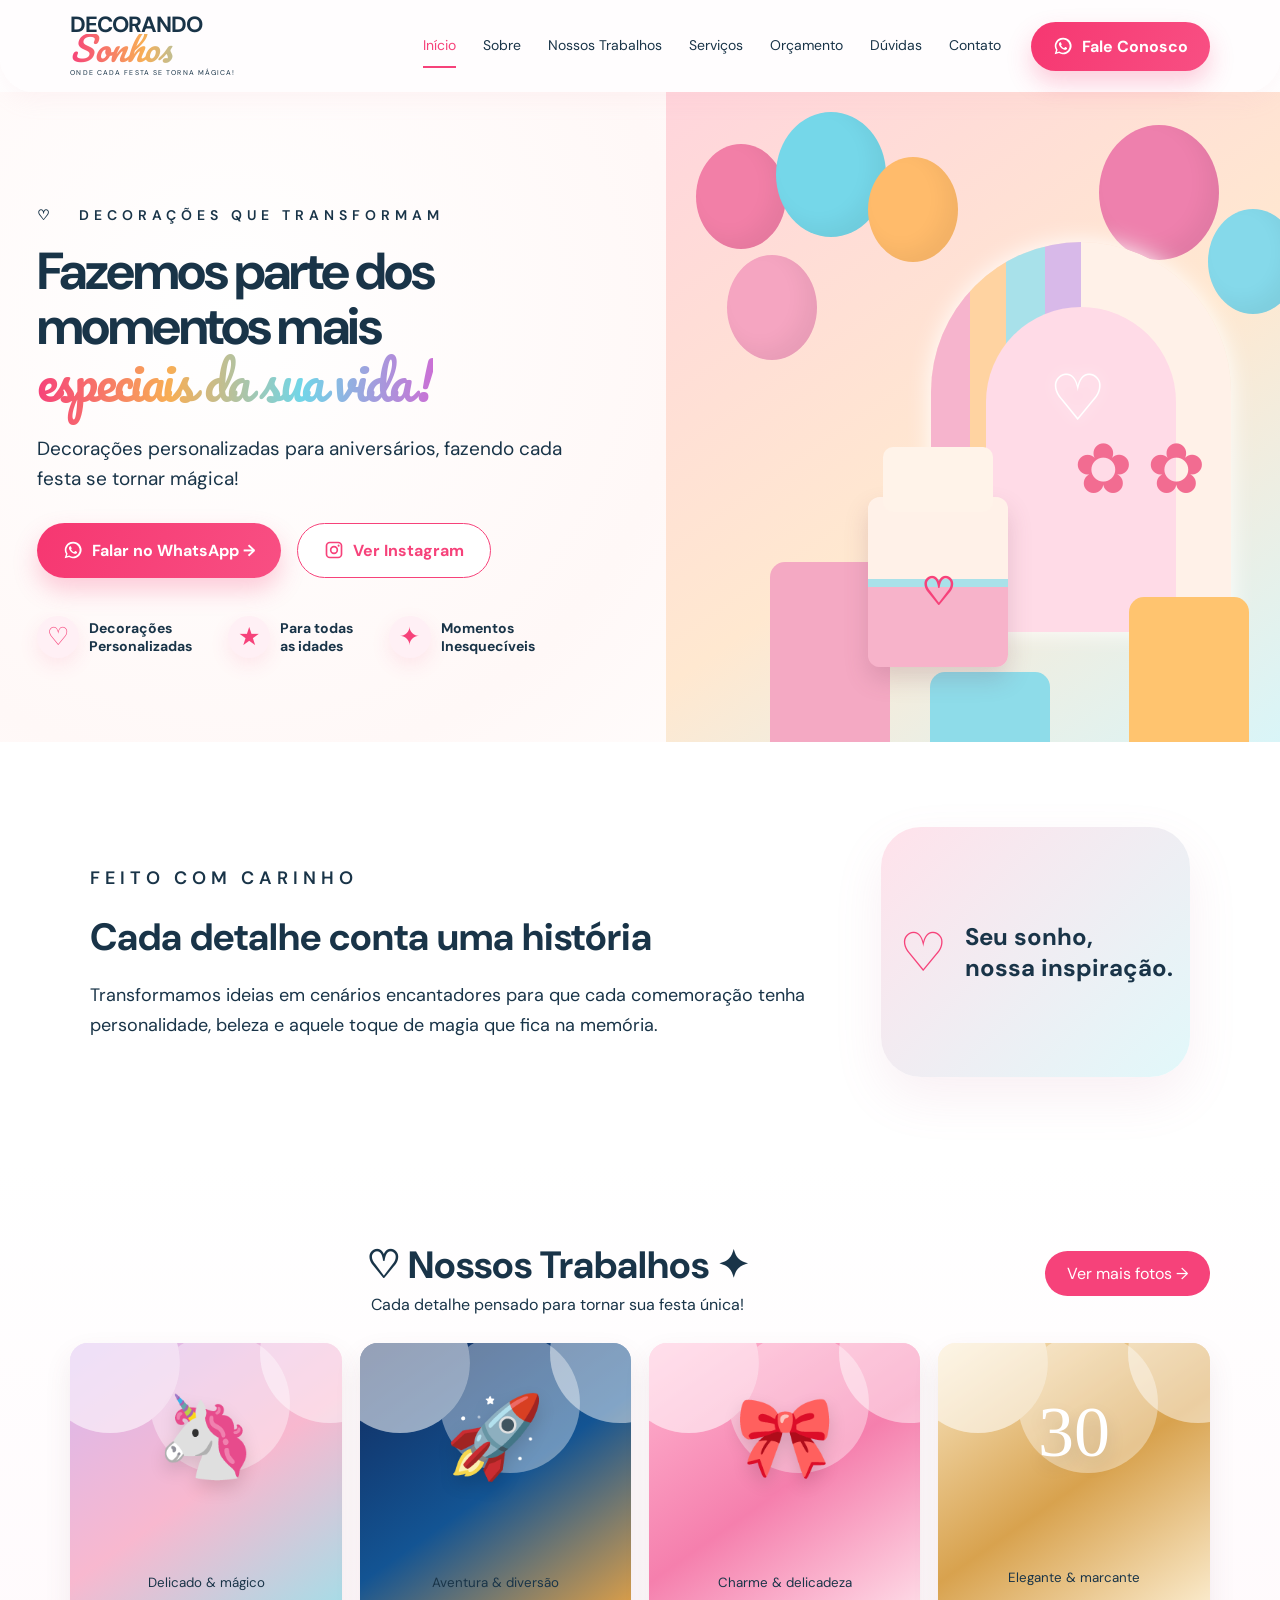
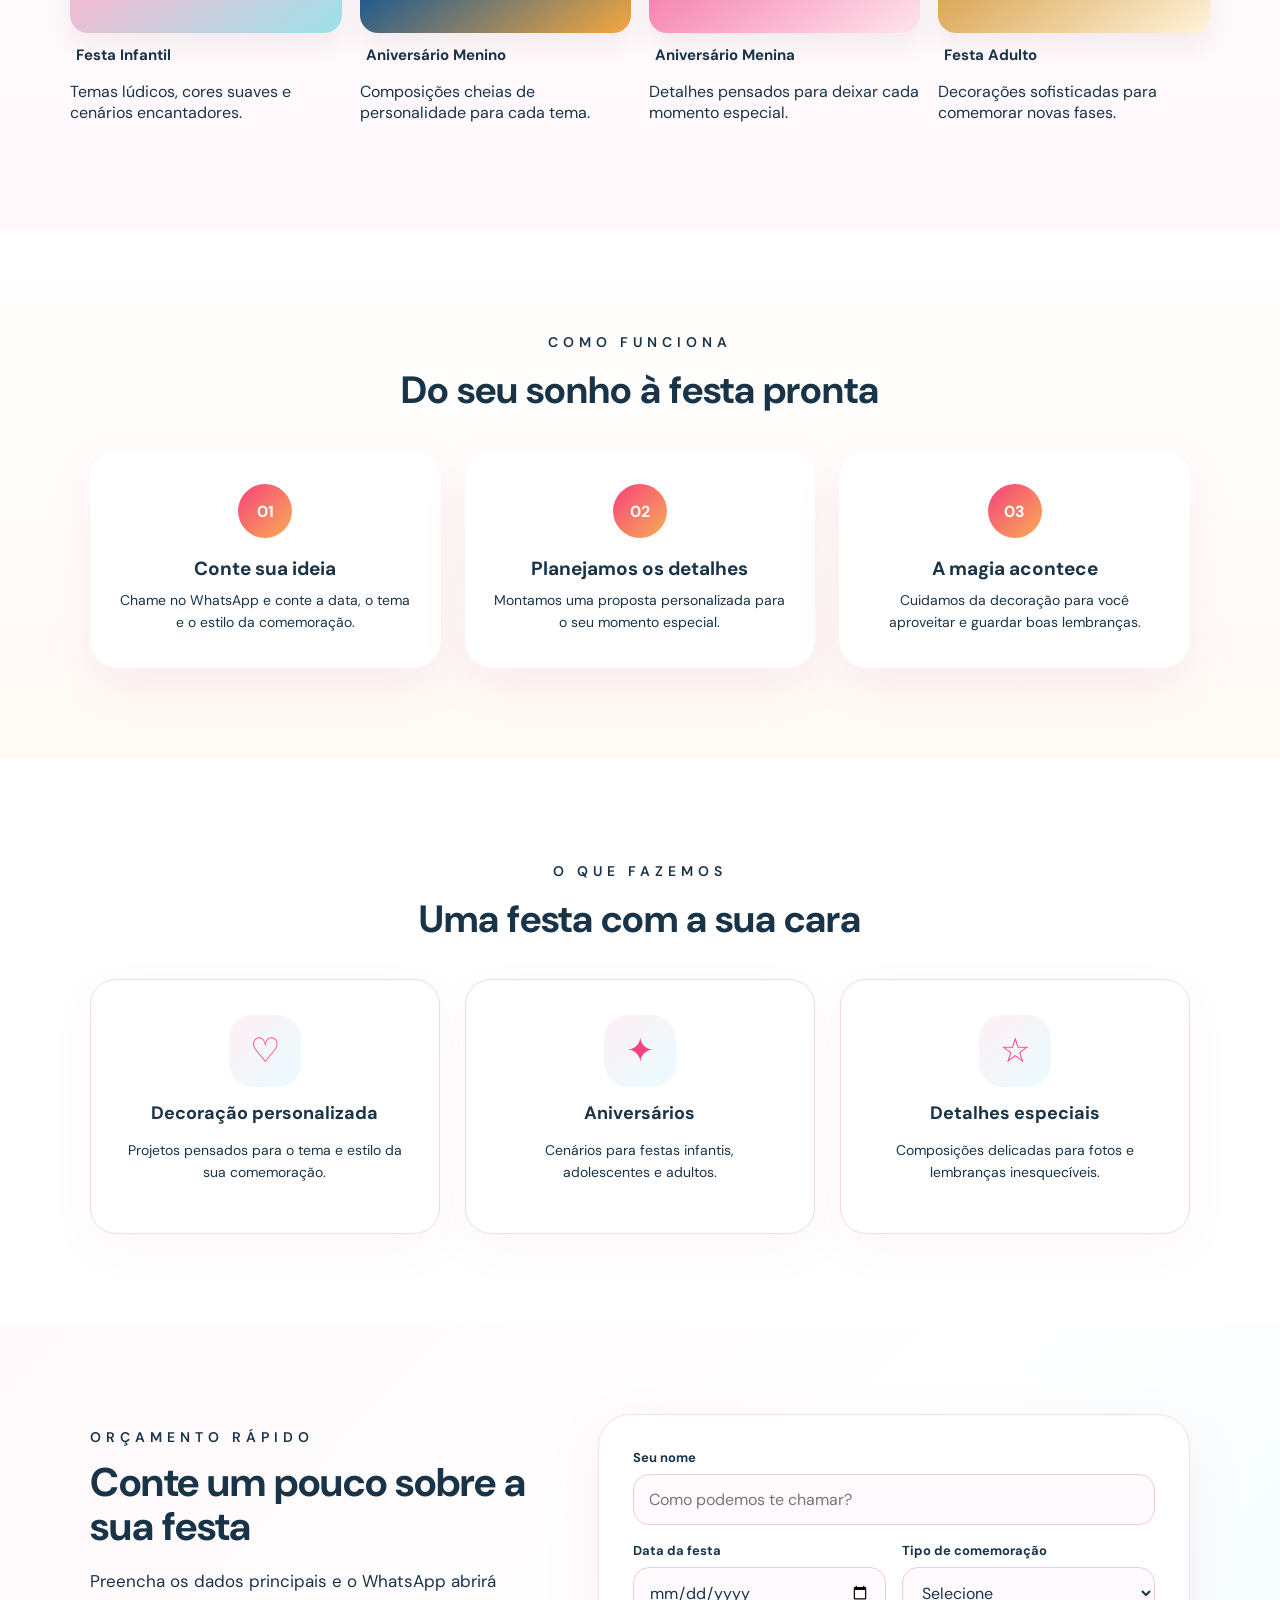
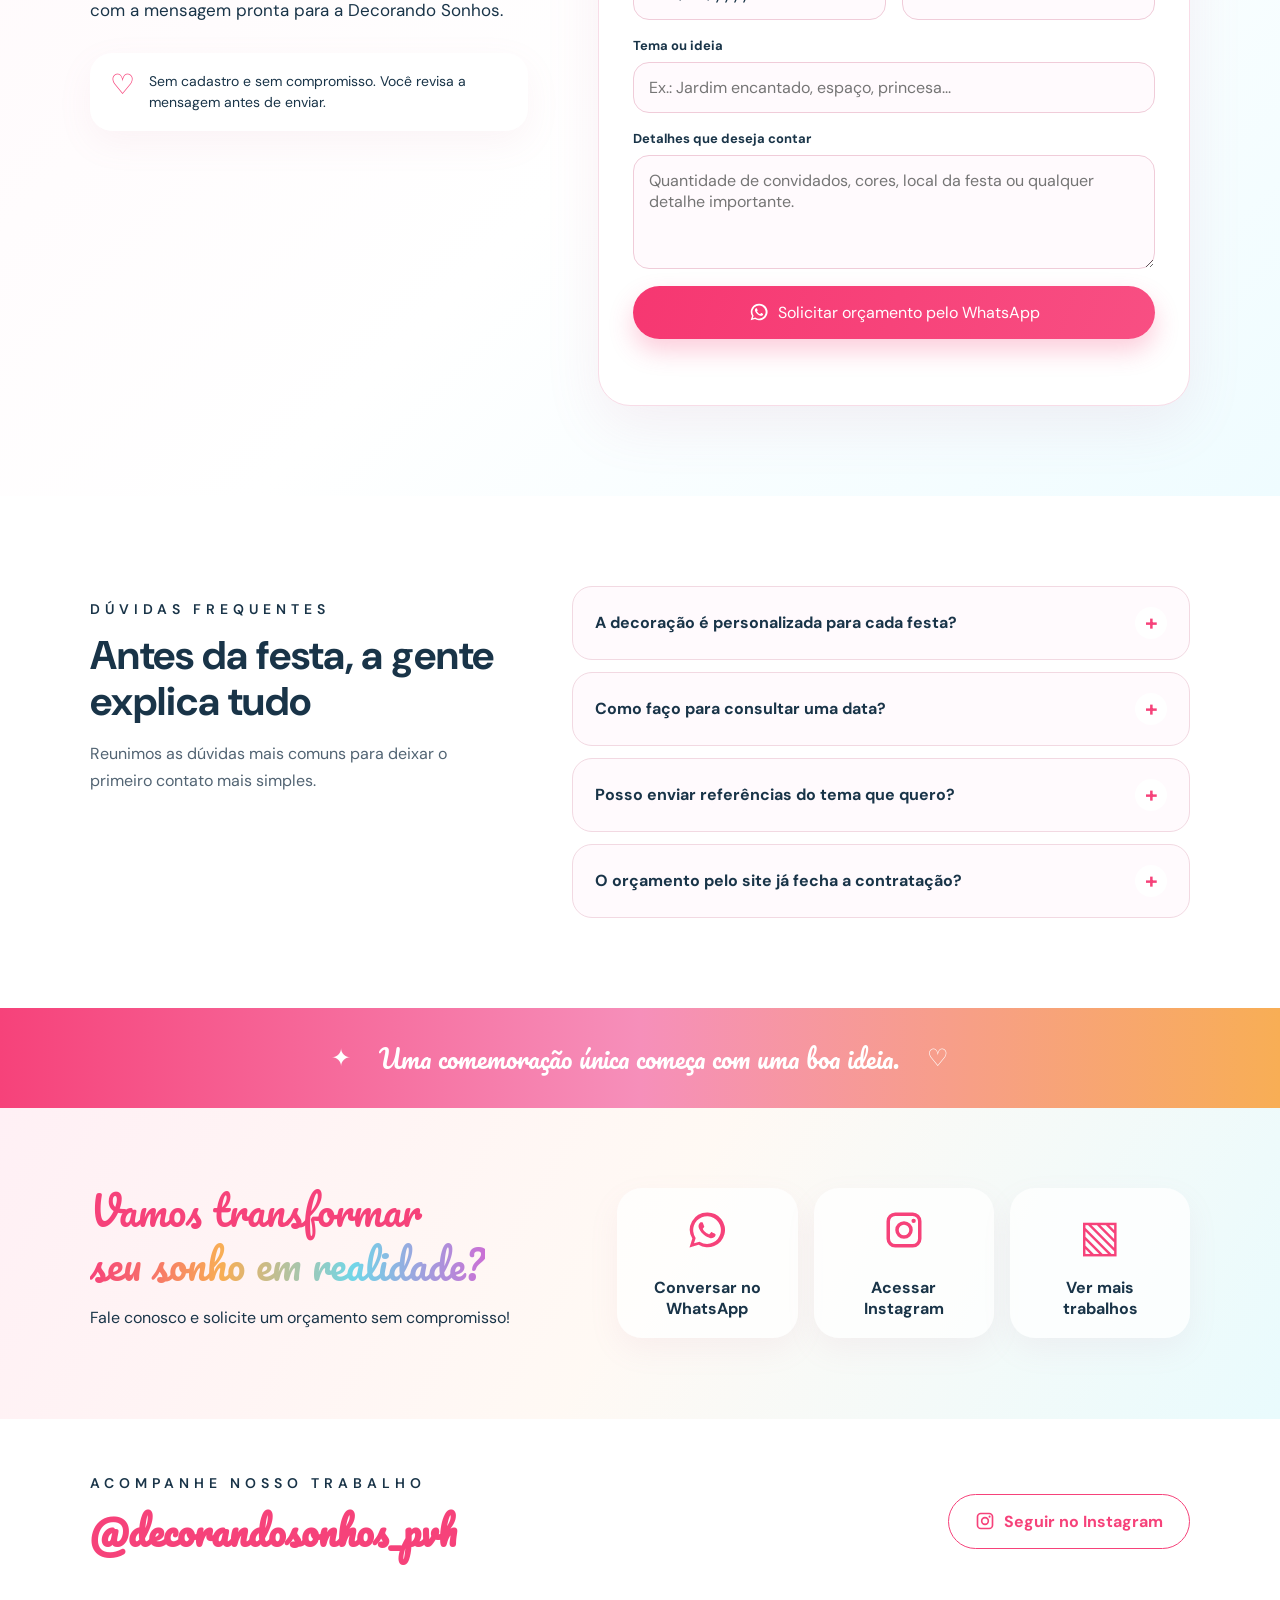
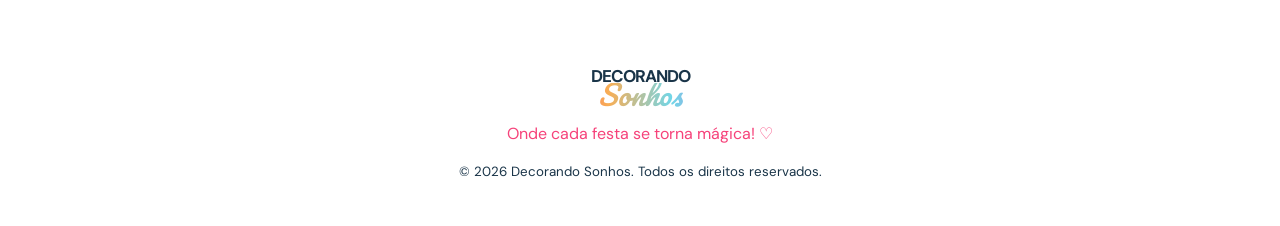
==== commit d0620320: "Refina conteúdo e apresentação do portfólio" ====
--- a/index.html
+++ b/index.html
@@ -50,10 +50,10 @@
 <section class="portfolio" id="trabalhos">
   <div class="section-title"><div><h2>♡ Nossos Trabalhos ✦</h2><p>Cada detalhe pensado para tornar sua festa única!</p></div><a href="#galeria" class="small-btn">Ver mais fotos →</a></div>
   <div class="gallery" id="galeria">
-    <article><div class="party party-unicorn"><span>🦄</span></div><h3>🎂 Festa Infantil</h3></article>
-    <article><div class="party party-space"><span>🚀</span></div><h3>🚀 Aniversário Menino</h3></article>
-    <article><div class="party party-pink"><span>🎀</span></div><h3>🎀 Aniversário Menina</h3></article>
-    <article><div class="party party-gold"><span>30</span></div><h3>★ Festa Adulto</h3></article>
+    <article><div class="party party-unicorn"><span>🦄</span><small>Delicado & mágico</small></div><h3>Festa Infantil</h3><p>Temas lúdicos, cores suaves e cenários encantadores.</p></article>
+    <article><div class="party party-space"><span>🚀</span><small>Aventura & diversão</small></div><h3>Aniversário Menino</h3><p>Composições cheias de personalidade para cada tema.</p></article>
+    <article><div class="party party-pink"><span>🎀</span><small>Charme & delicadeza</small></div><h3>Aniversário Menina</h3><p>Detalhes pensados para deixar cada momento especial.</p></article>
+    <article><div class="party party-gold"><span>30</span><small>Elegante & marcante</small></div><h3>Festa Adulto</h3><p>Decorações sofisticadas para comemorar novas fases.</p></article>
   </div>
 </section>
 
--- a/styles.css
+++ b/styles.css
@@ -7,3 +7,9 @@
 
 /* formulário de orçamento */
 .quote{padding:90px 7%;display:grid;grid-template-columns:.85fr 1.15fr;gap:70px;align-items:start;background:linear-gradient(135deg,#fff9fb,#fff,#effcff)}.quote-intro{position:sticky;top:130px}.quote h2{font-size:40px;line-height:1.12;margin:10px 0 18px}.quote-intro>p:not(.eyebrow){font-size:17px;line-height:1.7;max-width:520px}.quote-note{display:flex;gap:14px;align-items:flex-start;margin-top:28px;padding:18px 20px;border-radius:22px;background:#fff;box-shadow:0 12px 35px #c7809b14}.quote-note span{font-size:28px;color:var(--pink);line-height:1}.quote-note p{margin:0;font-size:14px;line-height:1.5}.quote-form{padding:34px;border-radius:32px;background:#fff;box-shadow:0 20px 55px #c477971c;border:1px solid #f8dce7}.form-row{display:grid;grid-template-columns:1fr 1fr;gap:16px}.field{display:grid;gap:8px;margin-bottom:17px}.field label{font-size:13px;font-weight:700;color:var(--ink)}.field input,.field select,.field textarea{width:100%;font:inherit;color:var(--ink);background:#fffafd;border:1px solid #f0ccd9;border-radius:16px;padding:14px 15px;outline:none;transition:border-color .2s,box-shadow .2s,background .2s}.field textarea{resize:vertical;min-height:110px}.field input:focus,.field select:focus,.field textarea:focus{border-color:var(--pink);background:#fff;box-shadow:0 0 0 4px #f6427a12}.quote-submit{width:100%;border:0;cursor:pointer;font:inherit}.form-help{min-height:20px;margin:12px 3px 0;font-size:13px;color:#567}.form-help.error{color:#b42318}.form-help.success{color:#19723d}@media(max-width:900px){.quote{grid-template-columns:1fr;gap:35px}.quote-intro{position:static}.quote h2{font-size:34px}}@media(max-width:560px){.quote{padding:65px 6%}.quote-form{padding:22px;border-radius:24px}.form-row{grid-template-columns:1fr}.quote h2{font-size:31px}}
+
+/* FAQ e barra de conversão mobile */
+.faq{padding:90px 7%;display:grid;grid-template-columns:.8fr 1.2fr;gap:70px;background:#fff}.faq-head{max-width:500px}.faq-head h2{font-size:40px;line-height:1.15;margin:10px 0 16px}.faq-head>p:not(.eyebrow){font-size:16px;line-height:1.7;color:#526473}.faq-list{display:grid;gap:12px}.faq-list details{border:1px solid #f2d9e2;border-radius:20px;background:#fffafd;overflow:hidden}.faq-list summary{list-style:none;cursor:pointer;padding:20px 22px;font-weight:700;display:flex;align-items:center;justify-content:space-between;gap:18px}.faq-list summary::-webkit-details-marker{display:none}.faq-list summary span{width:32px;height:32px;border-radius:50%;display:grid;place-items:center;background:#fff;color:var(--pink);font-size:22px;transition:transform .2s}.faq-list details[open] summary span{transform:rotate(45deg)}.faq-list details p{margin:0;padding:0 22px 22px;color:#586b78;line-height:1.65;font-size:14px}.mobile-cta{display:none}
+@media(max-width:1080px){nav{gap:18px;font-size:13px}.header-cta{padding:12px 18px}}
+@media(max-width:900px){.faq{grid-template-columns:1fr;gap:30px}.faq-head h2{font-size:34px}.mobile-cta{display:grid;grid-template-columns:1fr 1fr;position:fixed;left:12px;right:12px;bottom:12px;z-index:40;background:#fff;border-radius:18px;padding:7px;box-shadow:0 14px 45px #51304438;border:1px solid #f2dbe4}.mobile-cta a{min-height:48px;border-radius:13px;display:flex;align-items:center;justify-content:center;gap:8px;font-size:13px;font-weight:700}.mobile-cta a:first-child{color:var(--pink);background:#fff2f6}.mobile-cta a:last-child{color:#fff;background:#27c769}.mobile-cta .icon{width:20px;height:20px}.floating-wa{display:none!important}body{padding-bottom:82px}}
+@media(max-width:560px){.faq{padding:65px 6%}.faq-head h2{font-size:31px}.faq-list summary{padding:17px 18px;font-size:14px}.faq-list details p{padding:0 18px 18px}}
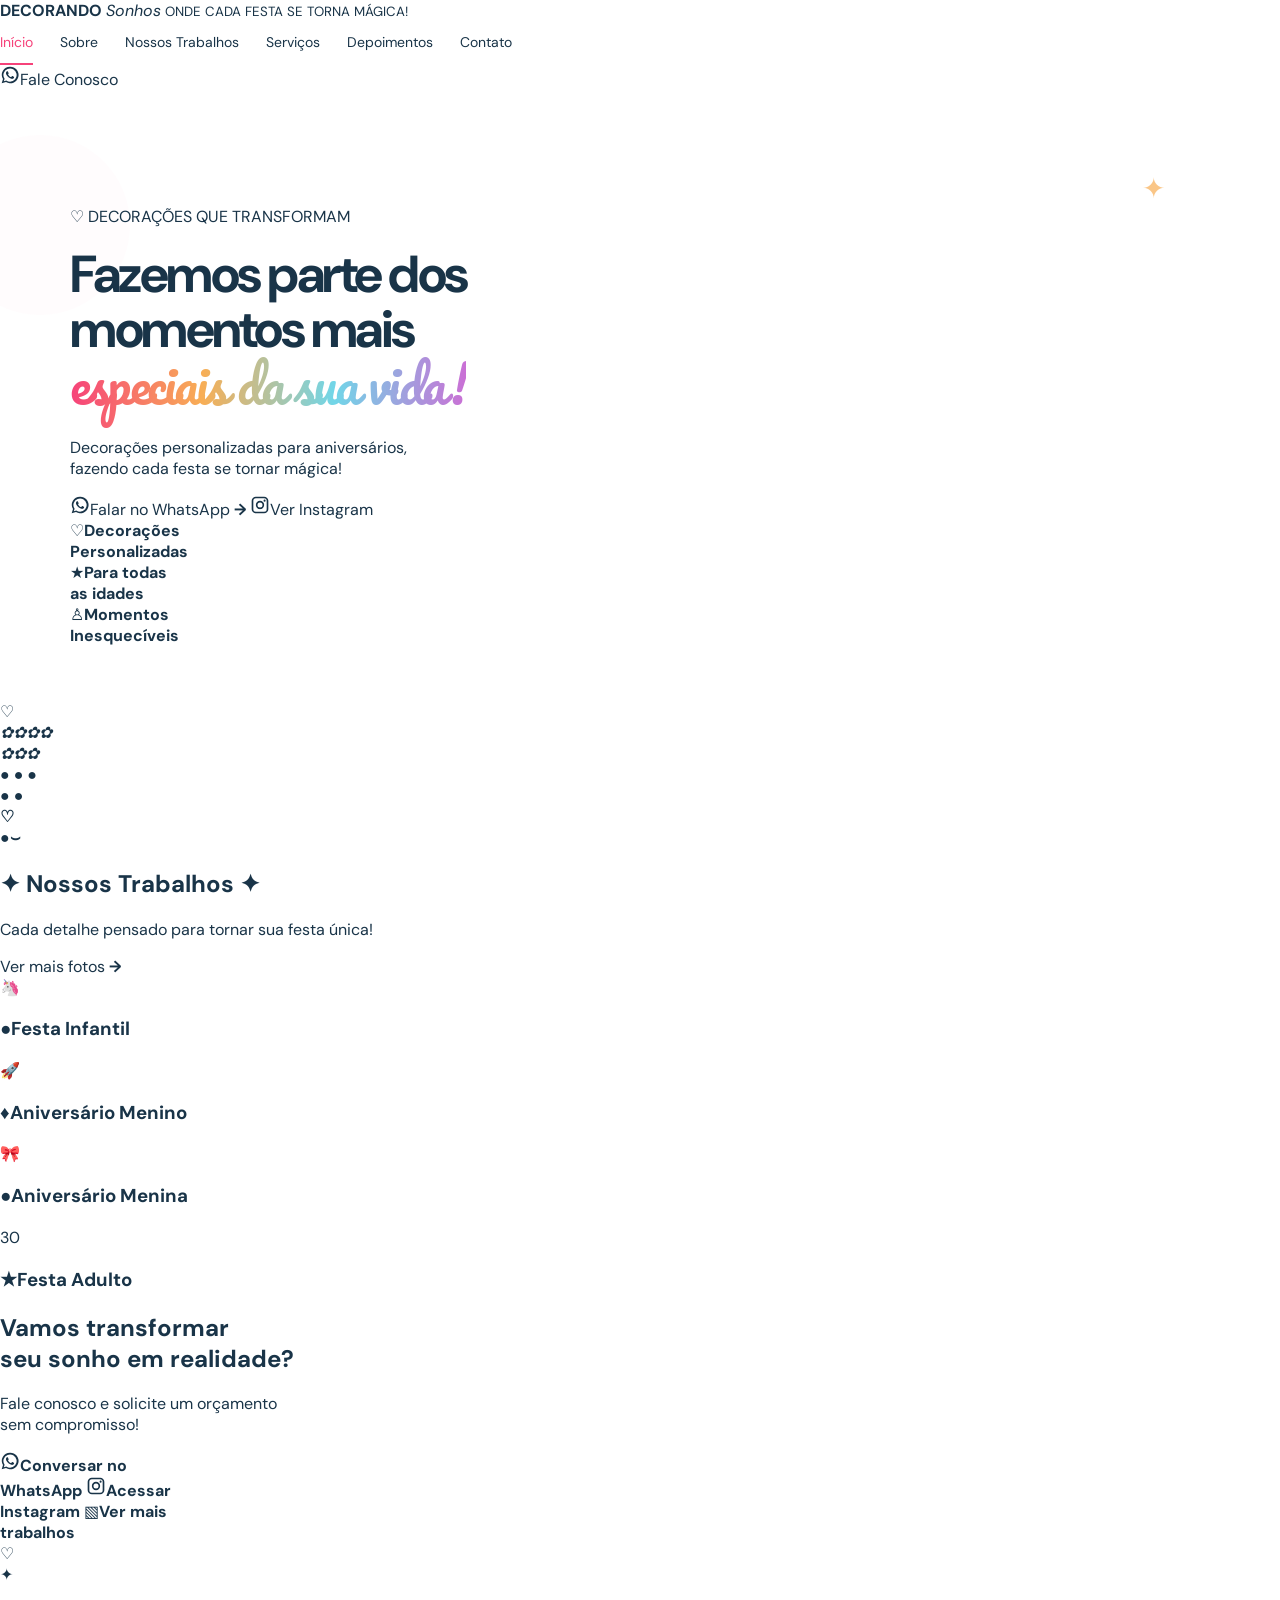
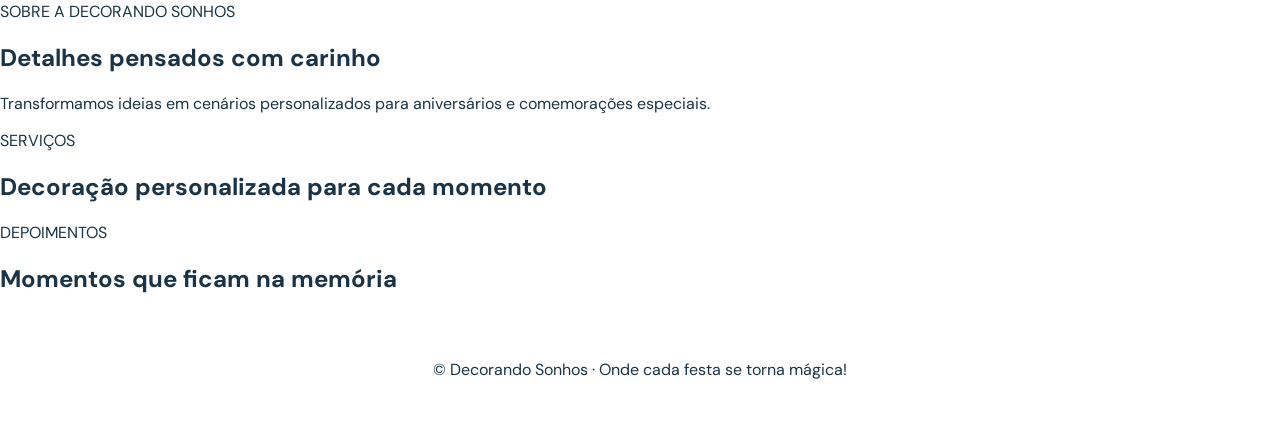
==== commit c7acdd4d: "Reconstrói home fiel ao layout aprovado" ====
--- a/index.html
+++ b/index.html
@@ -1,143 +1,135 @@
 <!doctype html>
 <html lang="pt-BR">
 <head>
-  <meta charset="UTF-8"><meta name="viewport" content="width=device-width,initial-scale=1">
+  <meta charset="UTF-8">
+  <meta name="viewport" content="width=device-width,initial-scale=1">
   <meta name="theme-color" content="#fff7fa">
   <title>Decorando Sonhos | Decoração de Festas</title>
-  <meta name="description" content="Decorando Sonhos: decoração personalizada de festas e aniversários em Porto Velho. Solicite seu orçamento pelo WhatsApp.">
-  <meta name="robots" content="index,follow">
-  <meta name="author" content="Decorando Sonhos">
-  <meta property="og:type" content="website">
-  <meta property="og:title" content="Decorando Sonhos | Decoração de Festas">
-  <meta property="og:description" content="Onde cada festa se torna mágica. Decorações personalizadas para aniversários e momentos especiais.">
-  <meta property="og:locale" content="pt_BR">
-  <meta name="twitter:card" content="summary_large_image">
+  <meta name="description" content="Decorações personalizadas para aniversários e momentos especiais em Porto Velho.">
   <link rel="icon" href="favicon.svg" type="image/svg+xml">
   <link rel="manifest" href="site.webmanifest">
-  <link rel="preconnect" href="https://fonts.googleapis.com"><link rel="preconnect" href="https://fonts.gstatic.com" crossorigin>
-  <link href="https://fonts.googleapis.com/css2?family=DM+Sans:wght@400;500;600;700&family=Pacifico&display=swap" rel="stylesheet">
+  <link rel="preconnect" href="https://fonts.googleapis.com">
+  <link rel="preconnect" href="https://fonts.gstatic.com" crossorigin>
+  <link href="https://fonts.googleapis.com/css2?family=DM+Sans:wght@400;500;600;700;800&family=Pacifico&display=swap" rel="stylesheet">
   <link rel="stylesheet" href="styles.css">
-  <script type="application/ld+json">
-  {"@context":"https://schema.org","@type":"LocalBusiness","name":"Decorando Sonhos","description":"Decoração personalizada de festas e aniversários.","areaServed":"Porto Velho, RO","sameAs":["https://instagram.com/decorandosonhos_pvh"],"telephone":"+55 69 99999-9999"}
-  </script>
 </head>
-<body><a class="skip-link" href="#inicio">Pular para o conteúdo</a>
-<header class="topbar">
-  <a class="brand" href="#inicio" aria-label="Decorando Sonhos"><span class="rainbow">⌒</span><b>DECORANDO</b><em>Sonhos</em><small>ONDE CADA FESTA SE TORNA MÁGICA!</small></a>
+<body>
+<header class="site-header">
+  <a class="approved-logo" href="#inicio" aria-label="Decorando Sonhos">
+    <span class="logo-rainbow"></span>
+    <span class="logo-balloons"><i></i><i></i><i></i></span>
+    <strong>DECORANDO</strong>
+    <em>Sonhos</em>
+    <small>ONDE CADA FESTA SE TORNA MÁGICA!</small>
+  </a>
   <button class="menu" aria-label="Abrir menu" aria-expanded="false" aria-controls="main-nav">☰</button>
-  <nav id="main-nav"><a class="active" href="#inicio">Início</a><a href="#sobre">Sobre</a><a href="#trabalhos">Nossos Trabalhos</a><a href="#servicos">Serviços</a><a href="#orcamento">Orçamento</a><a href="#duvidas">Dúvidas</a><a href="#contato">Contato</a></nav>
-  <a class="btn btn-primary header-cta wa-link" href="#"><span class="icon icon-wa" aria-hidden="true"></span>Fale Conosco</a>
+  <nav id="main-nav">
+    <a class="active" href="#inicio">Início</a>
+    <a href="#sobre">Sobre</a>
+    <a href="#trabalhos">Nossos Trabalhos</a>
+    <a href="#servicos">Serviços</a>
+    <a href="#depoimentos">Depoimentos</a>
+    <a href="#contato">Contato</a>
+  </nav>
+  <a class="header-whatsapp wa-link" href="#"><span class="icon icon-wa"></span>Fale Conosco</a>
 </header>
 
 <main>
-<section class="hero" id="inicio">
-  <div class="hero-copy">
-    <p class="eyebrow">♡ &nbsp; DECORAÇÕES QUE TRANSFORMAM</p>
-    <h1>Fazemos parte dos<br>momentos mais<br><span>especiais da sua vida!</span></h1>
-    <p class="lead">Decorações personalizadas para aniversários, fazendo cada festa se tornar mágica!</p>
-    <div class="actions"><a class="btn btn-primary wa-link" href="#"><span class="icon icon-wa" aria-hidden="true"></span>Falar no WhatsApp →</a><a class="btn btn-outline insta-link" href="#"><span class="icon icon-insta" aria-hidden="true"></span>Ver Instagram</a></div>
-    <div class="benefits"><div><span class="benefit-icon">♡</span><b>Decorações<br>Personalizadas</b></div><div><span class="benefit-icon">★</span><b>Para todas<br>as idades</b></div><div><span class="benefit-icon">✦</span><b>Momentos<br>Inesquecíveis</b></div></div>
-  </div>
-  <div class="hero-art" aria-label="Decoração de festa em tons pastel">
-    <div class="balloons"><i></i><i></i><i></i><i></i><i></i><i></i><i></i></div>
-    <div class="arch"><span>♡</span></div><div class="flowers">✿ ✿</div>
-    <div class="cake"><i></i><b>♡</b></div><div class="pedestal p1"></div><div class="pedestal p2"></div><div class="pedestal p3"></div>
-  </div>
-</section>
-
-<section class="about" id="sobre"><div><p class="eyebrow">FEITO COM CARINHO</p><h2>Cada detalhe conta uma história</h2><p>Transformamos ideias em cenários encantadores para que cada comemoração tenha personalidade, beleza e aquele toque de magia que fica na memória.</p></div><div class="about-card">♡<strong>Seu sonho,<br>nossa inspiração.</strong></div></section>
-
-<section class="portfolio" id="trabalhos">
-  <div class="section-title"><div><h2>♡ Nossos Trabalhos ✦</h2><p>Cada detalhe pensado para tornar sua festa única!</p></div><a href="#galeria" class="small-btn">Ver mais fotos →</a></div>
-  <div class="gallery" id="galeria">
-    <article><div class="party party-unicorn"><span>🦄</span><small>Delicado & mágico</small></div><h3>Festa Infantil</h3><p>Temas lúdicos, cores suaves e cenários encantadores.</p></article>
-    <article><div class="party party-space"><span>🚀</span><small>Aventura & diversão</small></div><h3>Aniversário Menino</h3><p>Composições cheias de personalidade para cada tema.</p></article>
-    <article><div class="party party-pink"><span>🎀</span><small>Charme & delicadeza</small></div><h3>Aniversário Menina</h3><p>Detalhes pensados para deixar cada momento especial.</p></article>
-    <article><div class="party party-gold"><span>30</span><small>Elegante & marcante</small></div><h3>Festa Adulto</h3><p>Decorações sofisticadas para comemorar novas fases.</p></article>
-  </div>
-</section>
-
-<section class="process" id="como-funciona"><p class="eyebrow">COMO FUNCIONA</p><h2>Do seu sonho à festa pronta</h2><div class="process-grid"><div><span>01</span><b>Conte sua ideia</b><p>Chame no WhatsApp e conte a data, o tema e o estilo da comemoração.</p></div><div><span>02</span><b>Planejamos os detalhes</b><p>Montamos uma proposta personalizada para o seu momento especial.</p></div><div><span>03</span><b>A magia acontece</b><p>Cuidamos da decoração para você aproveitar e guardar boas lembranças.</p></div></div></section>
-
-<section class="services" id="servicos"><p class="eyebrow">O QUE FAZEMOS</p><h2>Uma festa com a sua cara</h2><div class="service-grid"><div><span class="service-icon">♡</span><b>Decoração personalizada</b><p>Projetos pensados para o tema e estilo da sua comemoração.</p></div><div><span class="service-icon">✦</span><b>Aniversários</b><p>Cenários para festas infantis, adolescentes e adultos.</p></div><div><span class="service-icon">☆</span><b>Detalhes especiais</b><p>Composições delicadas para fotos e lembranças inesquecíveis.</p></div></div></section>
-
-<section class="quote" id="orcamento">
-  <div class="quote-intro">
-    <p class="eyebrow">ORÇAMENTO RÁPIDO</p>
-    <h2>Conte um pouco sobre a sua festa</h2>
-    <p>Preencha os dados principais e o WhatsApp abrirá com a mensagem pronta para a Decorando Sonhos.</p>
-    <div class="quote-note"><span>♡</span><p>Sem cadastro e sem compromisso. Você revisa a mensagem antes de enviar.</p></div>
-  </div>
-  <form class="quote-form" id="quote-form">
-    <div class="field">
-      <label for="q-name">Seu nome</label>
-      <input id="q-name" name="name" type="text" autocomplete="name" placeholder="Como podemos te chamar?" required>
-    </div>
-    <div class="form-row">
-      <div class="field">
-        <label for="q-date">Data da festa</label>
-        <input id="q-date" name="date" type="date" required>
+  <section class="approved-hero" id="inicio">
+    <div class="hero-copy">
+      <p class="hero-kicker"><span>♡</span> DECORAÇÕES QUE TRANSFORMAM</p>
+      <h1>Fazemos parte dos<br>momentos mais<br><span>especiais da sua vida!</span></h1>
+      <p class="hero-text">Decorações personalizadas para aniversários,<br>fazendo cada festa se tornar mágica!</p>
+      <div class="hero-actions">
+        <a class="hero-wa wa-link" href="#"><span class="icon icon-wa"></span>Falar no WhatsApp <b>→</b></a>
+        <a class="hero-insta insta-link" href="#"><span class="icon icon-insta"></span>Ver Instagram</a>
       </div>
-      <div class="field">
-        <label for="q-type">Tipo de comemoração</label>
-        <select id="q-type" name="type" required>
-          <option value="">Selecione</option>
-          <option>Aniversário infantil</option>
-          <option>Aniversário adolescente</option>
-          <option>Aniversário adulto</option>
-          <option>Outra comemoração</option>
-        </select>
+      <div class="hero-benefits">
+        <div><span>♡</span><b>Decorações<br>Personalizadas</b></div>
+        <div><span>★</span><b>Para todas<br>as idades</b></div>
+        <div><span>♙</span><b>Momentos<br>Inesquecíveis</b></div>
       </div>
     </div>
-    <div class="field">
-      <label for="q-theme">Tema ou ideia</label>
-      <input id="q-theme" name="theme" type="text" placeholder="Ex.: Jardim encantado, espaço, princesa...">
+
+    <div class="party-scene" aria-label="Cenário de festa em tons pastel">
+      <div class="scene-lights"></div>
+      <div class="balloon-cluster">
+        <i class="b1"></i><i class="b2"></i><i class="b3"></i><i class="b4"></i><i class="b5"></i>
+        <i class="b6"></i><i class="b7"></i><i class="b8"></i><i class="b9"></i><i class="b10"></i>
+      </div>
+      <div class="rainbow-arch"><div class="arch-inner"><span>♡</span></div></div>
+      <div class="flower-vase vase-one"><i>✿</i><i>✿</i><i>✿</i><i>✿</i></div>
+      <div class="flower-vase vase-two"><i>✿</i><i>✿</i><i>✿</i></div>
+      <div class="dessert-table t1"><span>● ● ●</span></div>
+      <div class="dessert-table t2"><span>● ●</span></div>
+      <div class="cake-stack"><div></div><div></div><div></div><b>♡</b></div>
+      <div class="plinth p-a"></div><div class="plinth p-b"></div><div class="plinth p-c"></div>
+      <div class="teddy"><span>●</span><i></i><b>⌣</b></div>
     </div>
-    <div class="field">
-      <label for="q-details">Detalhes que deseja contar</label>
-      <textarea id="q-details" name="details" rows="4" placeholder="Quantidade de convidados, cores, local da festa ou qualquer detalhe importante."></textarea>
+    <div class="hero-wave wave-blue"></div>
+    <div class="hero-wave wave-pink"></div>
+  </section>
+
+  <section class="work-section" id="trabalhos">
+    <div class="work-heading">
+      <div>
+        <h2><span>✦</span> Nossos Trabalhos <span>✦</span></h2>
+        <p>Cada detalhe pensado para tornar sua festa única!</p>
+      </div>
+      <a class="more-photos insta-link" href="#">Ver mais fotos <b>→</b></a>
     </div>
-    <button class="btn btn-primary quote-submit" type="submit"><span class="icon icon-wa" aria-hidden="true"></span>Solicitar orçamento pelo WhatsApp</button>
-    <p class="form-help" id="quote-status" aria-live="polite"></p>
-  </form>
-</section>
 
-<section class="faq" id="duvidas">
-  <div class="faq-head">
-    <p class="eyebrow">DÚVIDAS FREQUENTES</p>
-    <h2>Antes da festa, a gente explica tudo</h2>
-    <p>Reunimos as dúvidas mais comuns para deixar o primeiro contato mais simples.</p>
-  </div>
-  <div class="faq-list">
-    <details>
-      <summary>A decoração é personalizada para cada festa?<span>+</span></summary>
-      <p>Sim. O orçamento e a proposta são montados a partir do tema, estilo, cores e necessidades informadas no atendimento.</p>
-    </details>
-    <details>
-      <summary>Como faço para consultar uma data?<span>+</span></summary>
-      <p>Você pode usar o formulário de orçamento ou falar direto pelo WhatsApp. Informe a data da festa para que a disponibilidade possa ser verificada.</p>
-    </details>
-    <details>
-      <summary>Posso enviar referências do tema que quero?<span>+</span></summary>
-      <p>Sim. Depois de iniciar o atendimento pelo WhatsApp, você pode enviar imagens e referências para ajudar na definição da proposta.</p>
-    </details>
-    <details>
-      <summary>O orçamento pelo site já fecha a contratação?<span>+</span></summary>
-      <p>Não. O formulário apenas organiza as informações e inicia a conversa no WhatsApp. A contratação é combinada durante o atendimento.</p>
-    </details>
-  </div>
-</section>
+    <div class="approved-gallery">
+      <article>
+        <div class="work-photo photo-unicorn"><div class="mini-stage"><span>🦄</span></div></div>
+        <h3><span class="cat pink">●</span>Festa Infantil</h3>
+      </article>
+      <article>
+        <div class="work-photo photo-space"><div class="mini-stage"><span>🚀</span></div></div>
+        <h3><span class="cat rocket">♦</span>Aniversário Menino</h3>
+      </article>
+      <article>
+        <div class="work-photo photo-minnie"><div class="mini-stage"><span>🎀</span></div></div>
+        <h3><span class="cat bow">●</span>Aniversário Menina</h3>
+      </article>
+      <article>
+        <div class="work-photo photo-adult"><div class="mini-stage adult"><span>30</span></div></div>
+        <h3><span class="cat star">★</span>Festa Adulto</h3>
+      </article>
+    </div>
+  </section>
 
-<section class="cta-band"><div><span>✦</span><strong>Uma comemoração única começa com uma boa ideia.</strong><span>♡</span></div></section>
+  <section class="approved-cta" id="contato">
+    <div class="cta-copy">
+      <h2>Vamos transformar<br><span>seu sonho em realidade?</span></h2>
+      <p>Fale conosco e solicite um orçamento<br>sem compromisso!</p>
+    </div>
+    <div class="cta-cards">
+      <a class="wa-link" href="#"><span class="cta-icon whatsapp"><span class="icon icon-wa"></span></span><b>Conversar no<br>WhatsApp</b></a>
+      <a class="insta-link" href="#"><span class="cta-icon instagram"><span class="icon icon-insta"></span></span><b>Acessar<br>Instagram</b></a>
+      <a href="#trabalhos"><span class="cta-icon gallery-icon">▧</span><b>Ver mais<br>trabalhos</b></a>
+    </div>
+    <div class="cta-decoration heart-a">♡</div><div class="cta-decoration star-a">✦</div>
+  </section>
 
-<section class="contact" id="contato"><div><h2>Vamos transformar<br><span>seu sonho em realidade?</span></h2><p>Fale conosco e solicite um orçamento sem compromisso!</p></div><div class="contact-cards"><a class="wa-link" href="#"><i><span class="icon icon-wa"></span></i><b>Conversar no<br>WhatsApp</b></a><a class="insta-link" href="#"><i><span class="icon icon-insta"></span></i><b>Acessar<br>Instagram</b></a><a href="#trabalhos"><i>▧</i><b>Ver mais<br>trabalhos</b></a></div></section>
-<section class="instagram-strip"><div><p class="eyebrow">ACOMPANHE NOSSO TRABALHO</p><h2>@decorandosonhos_pvh</h2></div><a class="btn btn-outline insta-link" href="#"><span class="icon icon-insta" aria-hidden="true"></span>Seguir no Instagram</a></section>
+  <section class="info-section" id="sobre">
+    <p class="section-eyebrow">SOBRE A DECORANDO SONHOS</p>
+    <h2>Detalhes pensados com carinho</h2>
+    <p>Transformamos ideias em cenários personalizados para aniversários e comemorações especiais.</p>
+  </section>
+  <section class="info-section soft" id="servicos">
+    <p class="section-eyebrow">SERVIÇOS</p><h2>Decoração personalizada para cada momento</h2>
+  </section>
+  <section class="info-section" id="depoimentos">
+    <p class="section-eyebrow">DEPOIMENTOS</p><h2>Momentos que ficam na memória</h2>
+  </section>
 </main>
-<footer><div class="brand footer-brand"><b>DECORANDO</b><em>Sonhos</em></div><p>Onde cada festa se torna mágica! ♡</p><small>© <span id="year"></span> Decorando Sonhos. Todos os direitos reservados.</small></footer>
-<a class="floating-wa wa-link" href="#" aria-label="WhatsApp"><span class="icon icon-wa" aria-hidden="true"></span></a>
-<div class="mobile-cta" aria-label="Ações rápidas">
-  <a href="#orcamento"><span>♡</span>Orçamento</a>
-  <a class="wa-link" href="#"><span class="icon icon-wa" aria-hidden="true"></span>WhatsApp</a>
+
+<footer>© <span id="year"></span> Decorando Sonhos · Onde cada festa se torna mágica!</footer>
+<div class="mobile-cta">
+  <a href="#contato">♡ Orçamento</a>
+  <a class="wa-link" href="#"><span class="icon icon-wa"></span>WhatsApp</a>
 </div>
 <script src="script.js"></script>
-</body></html>+</body>
+</html>
--- a/styles.css
+++ b/styles.css
@@ -13,3 +13,6 @@
 @media(max-width:1080px){nav{gap:18px;font-size:13px}.header-cta{padding:12px 18px}}
 @media(max-width:900px){.faq{grid-template-columns:1fr;gap:30px}.faq-head h2{font-size:34px}.mobile-cta{display:grid;grid-template-columns:1fr 1fr;position:fixed;left:12px;right:12px;bottom:12px;z-index:40;background:#fff;border-radius:18px;padding:7px;box-shadow:0 14px 45px #51304438;border:1px solid #f2dbe4}.mobile-cta a{min-height:48px;border-radius:13px;display:flex;align-items:center;justify-content:center;gap:8px;font-size:13px;font-weight:700}.mobile-cta a:first-child{color:var(--pink);background:#fff2f6}.mobile-cta a:last-child{color:#fff;background:#27c769}.mobile-cta .icon{width:20px;height:20px}.floating-wa{display:none!important}body{padding-bottom:82px}}
 @media(max-width:560px){.faq{padding:65px 6%}.faq-head h2{font-size:31px}.faq-list summary{padding:17px 18px;font-size:14px}.faq-list details p{padding:0 18px 18px}}
+
+/* refinamento final da home e portfólio */
+.hero-copy{position:relative}.hero-copy:before{content:"";position:absolute;width:180px;height:180px;border-radius:50%;background:#ffd9e519;left:-50px;top:45px;z-index:-1}.hero-copy:after{content:"✦";position:absolute;color:#f8ae55;font-size:28px;right:9%;top:80px;opacity:.7}.party small{position:absolute;left:14px;bottom:14px;z-index:3;background:#ffffffdf;backdrop-filter:blur(8px);padding:8px 11px;border-radius:999px;font-size:11px;font-weight:700;color:var(--ink);box-shadow:0 7px 18px #0001}.gallery article{background:#fff;border-radius:22px;padding-bottom:16px;box-shadow:0 14px 34px #70465b10;overflow:hidden}.gallery h3{font-size:17px;margin:15px 16px 5px}.gallery article>p{font-size:13px;line-height:1.55;color:#60717c;margin:0 16px}.gallery .party{border-radius:18px 18px 10px 10px}.section-title{position:relative}.portfolio{position:relative;overflow:hidden}.portfolio:before{content:"";position:absolute;width:240px;height:240px;border-radius:50%;background:#dff8fb88;right:-90px;top:35px}.portfolio:after{content:"";position:absolute;width:190px;height:190px;border-radius:50%;background:#ffe1eb88;left:-90px;bottom:30px}.gallery,.section-title{position:relative;z-index:1}.about-card{position:relative;overflow:hidden}.about-card:after{content:"✦";position:absolute;right:24px;top:22px;color:#f8ae55;font-size:30px}.contact:before{content:"♡";position:absolute;right:4%;top:12%;font-size:110px;color:#fff;opacity:.5}.topbar{transition:height .2s ease,box-shadow .2s ease}.topbar.scrolled{height:82px}@media(max-width:900px){.topbar.scrolled{height:76px}.gallery article>p{font-size:12px}.party small{font-size:10px}}@media(max-width:560px){.gallery{grid-template-columns:1fr}.party{height:280px}.gallery h3{font-size:16px}.gallery article>p{font-size:13px}.hero-copy:after{display:none}}
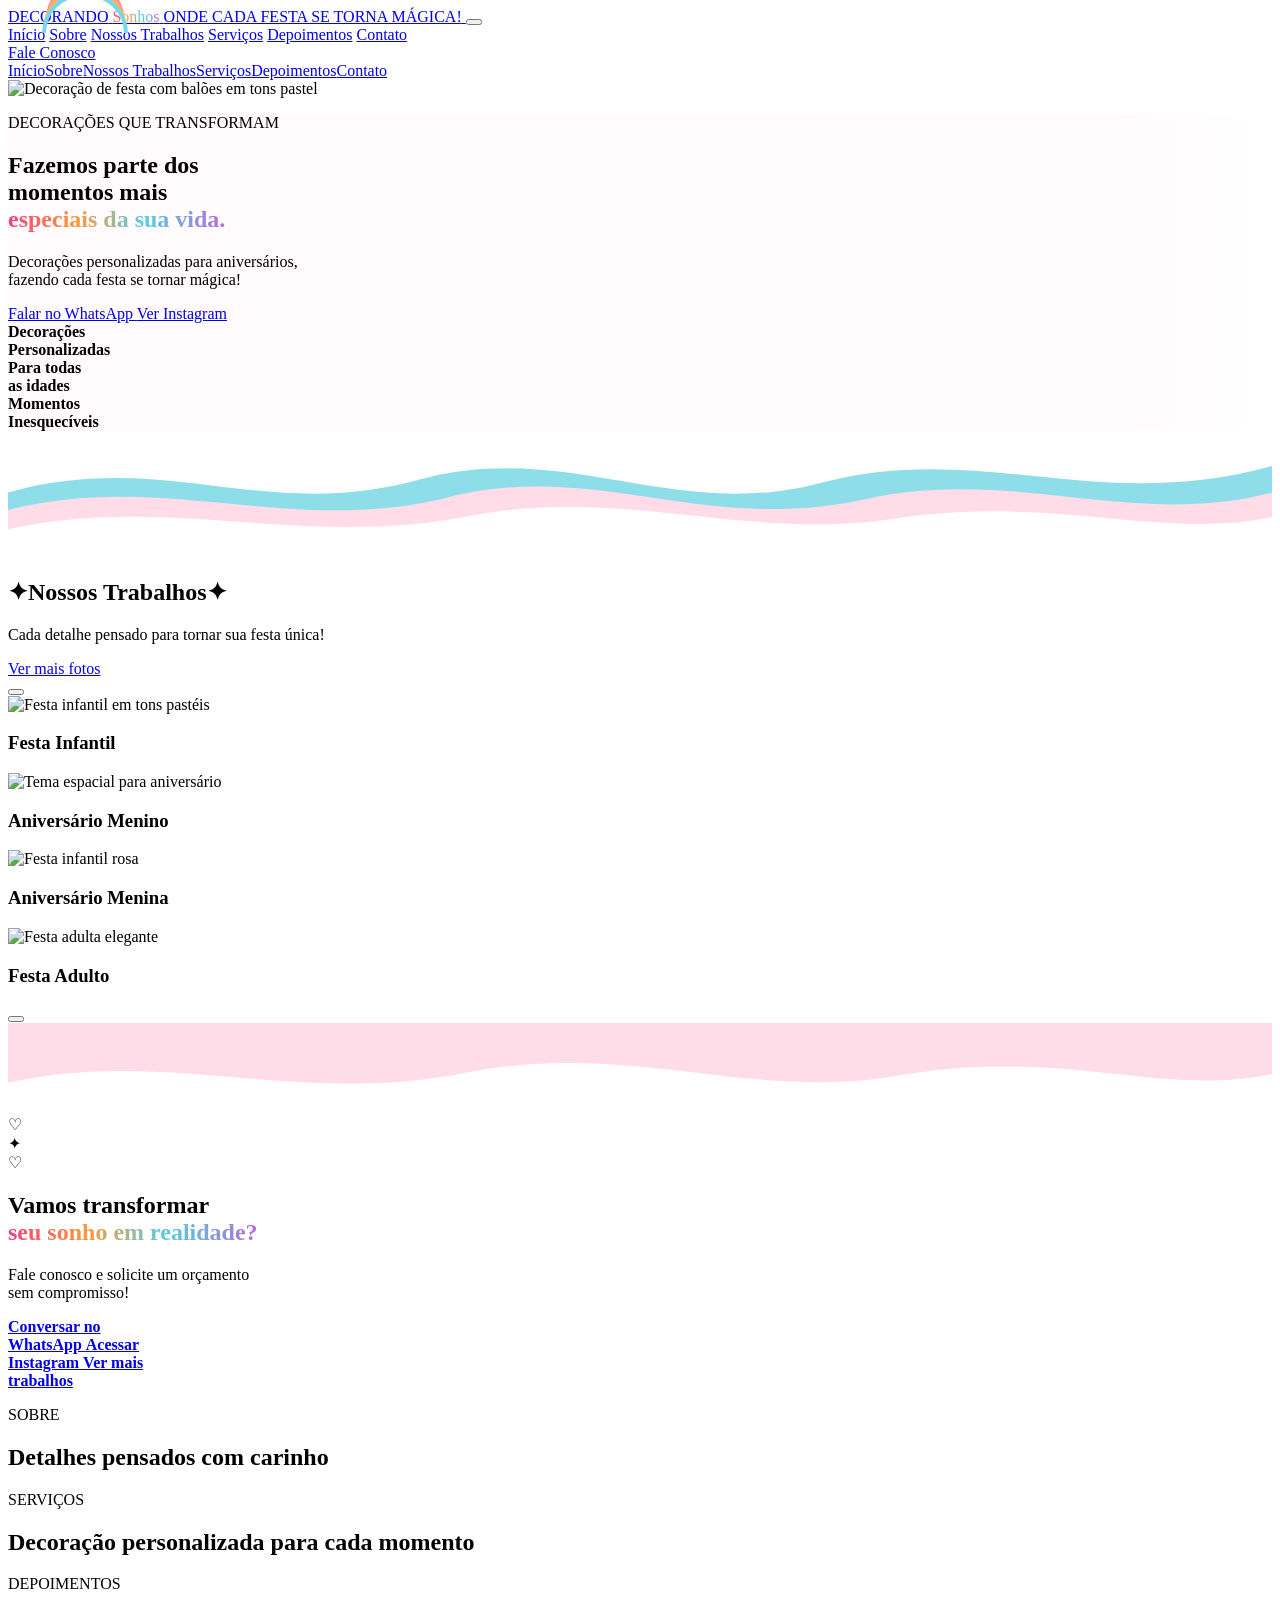
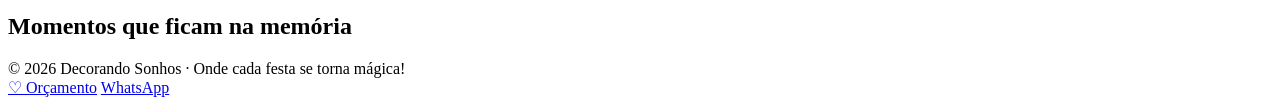
==== commit 8ffe8c28: "Recria landing page em HTML Tailwind fiel ao layout aprovado" ====
--- a/index.html
+++ b/index.html
@@ -1,5 +1,5 @@
 <!doctype html>
-<html lang="pt-BR">
+<html lang="pt-BR" class="scroll-smooth">
 <head>
   <meta charset="UTF-8">
   <meta name="viewport" content="width=device-width,initial-scale=1">
@@ -11,125 +11,178 @@
   <link rel="preconnect" href="https://fonts.googleapis.com">
   <link rel="preconnect" href="https://fonts.gstatic.com" crossorigin>
   <link href="https://fonts.googleapis.com/css2?family=DM+Sans:wght@400;500;600;700;800&family=Pacifico&display=swap" rel="stylesheet">
-  <link rel="stylesheet" href="styles.css">
+  <script src="https://cdn.tailwindcss.com"></script>
+  <script>
+    tailwind.config={
+      theme:{
+        extend:{
+          fontFamily:{sans:['DM Sans','sans-serif'],script:['Pacifico','cursive']},
+          colors:{navy:'#17364c',pink:'#f63f78',pinkSoft:'#ffdce8',blueSoft:'#8edeea',gold:'#ffb24f',lav:'#c98ae5'},
+          boxShadow:{soft:'0 18px 50px rgba(123,65,94,.12)',pink:'0 14px 35px rgba(246,63,120,.28)'}
+        }
+      }
+    }
+  </script>
+  <script src="https://unpkg.com/lucide@latest"></script>
+  <style>
+    .script-gradient{background:linear-gradient(90deg,#f63f78 0%,#ff9a3c 32%,#55cfe0 63%,#b46dd9 100%);-webkit-background-clip:text;background-clip:text;color:transparent}
+    .hero-fade{background:linear-gradient(90deg,#fffafc 0%,#fffafc 70%,rgba(255,250,252,.75) 88%,rgba(255,250,252,0) 100%)}
+    .wave-top{clip-path:polygon(0 35%,7% 20%,18% 28%,31% 18%,43% 32%,57% 23%,69% 36%,82% 22%,92% 30%,100% 16%,100% 100%,0 100%)}
+    .wave-bottom{clip-path:polygon(0 28%,8% 18%,19% 27%,31% 20%,43% 31%,56% 21%,69% 30%,82% 18%,92% 27%,100% 14%,100% 100%,0 100%)}
+    .logo-rainbow:before{content:"";position:absolute;width:78px;height:36px;left:42px;top:-7px;border-radius:80px 80px 0 0;border:4px solid #74d8ea;border-bottom:0;box-shadow:0 -6px 0 -2px #ffb24f,0 -12px 0 -4px #f78fb1}
+    .carousel-track{scrollbar-width:none}.carousel-track::-webkit-scrollbar{display:none}
+  </style>
 </head>
-<body>
-<header class="site-header">
-  <a class="approved-logo" href="#inicio" aria-label="Decorando Sonhos">
-    <span class="logo-rainbow"></span>
-    <span class="logo-balloons"><i></i><i></i><i></i></span>
-    <strong>DECORANDO</strong>
-    <em>Sonhos</em>
-    <small>ONDE CADA FESTA SE TORNA MÁGICA!</small>
-  </a>
-  <button class="menu" aria-label="Abrir menu" aria-expanded="false" aria-controls="main-nav">☰</button>
-  <nav id="main-nav">
-    <a class="active" href="#inicio">Início</a>
-    <a href="#sobre">Sobre</a>
-    <a href="#trabalhos">Nossos Trabalhos</a>
-    <a href="#servicos">Serviços</a>
-    <a href="#depoimentos">Depoimentos</a>
-    <a href="#contato">Contato</a>
-  </nav>
-  <a class="header-whatsapp wa-link" href="#"><span class="icon icon-wa"></span>Fale Conosco</a>
-</header>
+<body class="font-sans text-navy bg-white overflow-x-hidden">
+  <header class="sticky top-0 z-50 px-4 md:px-8 lg:px-12 pt-3">
+    <div class="max-w-[1520px] mx-auto bg-white/95 backdrop-blur-xl rounded-b-[38px] lg:rounded-[38px] shadow-soft px-5 lg:px-8 h-[92px] flex items-center gap-6">
+      <a href="#inicio" class="relative shrink-0 w-[190px] h-[76px] logo-rainbow" aria-label="Decorando Sonhos">
+        <span class="absolute left-3 top-5 text-[21px] font-extrabold tracking-[-1px]">DECORANDO</span>
+        <span class="absolute left-3 top-9 font-script text-[36px] leading-none script-gradient">Sonhos</span>
+        <span class="absolute left-4 bottom-1 text-[6px] font-bold tracking-[1.2px]">ONDE CADA FESTA SE TORNA MÁGICA!</span>
+        <span class="absolute right-4 top-2 flex gap-1"><i class="w-5 h-6 bg-pink rounded-full block"></i><i class="w-4 h-5 bg-blueSoft rounded-full block mt-2"></i><i class="w-4 h-5 bg-gold rounded-full block mt-4"></i></span>
+      </a>
 
-<main>
-  <section class="approved-hero" id="inicio">
-    <div class="hero-copy">
-      <p class="hero-kicker"><span>♡</span> DECORAÇÕES QUE TRANSFORMAM</p>
-      <h1>Fazemos parte dos<br>momentos mais<br><span>especiais da sua vida!</span></h1>
-      <p class="hero-text">Decorações personalizadas para aniversários,<br>fazendo cada festa se tornar mágica!</p>
-      <div class="hero-actions">
-        <a class="hero-wa wa-link" href="#"><span class="icon icon-wa"></span>Falar no WhatsApp <b>→</b></a>
-        <a class="hero-insta insta-link" href="#"><span class="icon icon-insta"></span>Ver Instagram</a>
-      </div>
-      <div class="hero-benefits">
-        <div><span>♡</span><b>Decorações<br>Personalizadas</b></div>
-        <div><span>★</span><b>Para todas<br>as idades</b></div>
-        <div><span>♙</span><b>Momentos<br>Inesquecíveis</b></div>
-      </div>
+      <button id="menuBtn" class="lg:hidden ml-auto w-11 h-11 rounded-full bg-pinkSoft grid place-items-center" aria-label="Abrir menu" aria-expanded="false"><i data-lucide="menu" class="w-6 h-6"></i></button>
+
+      <nav id="mainNav" class="hidden lg:flex items-center gap-7 text-[14px] font-medium ml-auto">
+        <a href="#inicio" class="nav-link text-pink border-b-2 border-pink pb-2">Início</a>
+        <a href="#sobre" class="nav-link pb-2 border-b-2 border-transparent">Sobre</a>
+        <a href="#trabalhos" class="nav-link pb-2 border-b-2 border-transparent">Nossos Trabalhos</a>
+        <a href="#servicos" class="nav-link pb-2 border-b-2 border-transparent">Serviços</a>
+        <a href="#depoimentos" class="nav-link pb-2 border-b-2 border-transparent">Depoimentos</a>
+        <a href="#contato" class="nav-link pb-2 border-b-2 border-transparent">Contato</a>
+      </nav>
+
+      <a class="wa-link hidden lg:inline-flex items-center gap-3 px-7 py-4 rounded-full bg-pink text-white font-bold shadow-pink hover:-translate-y-0.5 transition" href="#">
+        <i data-lucide="message-circle" class="w-5 h-5"></i> Fale Conosco
+      </a>
     </div>
 
-    <div class="party-scene" aria-label="Cenário de festa em tons pastel">
-      <div class="scene-lights"></div>
-      <div class="balloon-cluster">
-        <i class="b1"></i><i class="b2"></i><i class="b3"></i><i class="b4"></i><i class="b5"></i>
-        <i class="b6"></i><i class="b7"></i><i class="b8"></i><i class="b9"></i><i class="b10"></i>
+    <div id="mobileNav" class="hidden lg:hidden max-w-[1520px] mx-auto bg-white rounded-3xl shadow-soft p-5 mt-2">
+      <nav class="grid gap-3 text-sm font-semibold">
+        <a href="#inicio">Início</a><a href="#sobre">Sobre</a><a href="#trabalhos">Nossos Trabalhos</a><a href="#servicos">Serviços</a><a href="#depoimentos">Depoimentos</a><a href="#contato">Contato</a>
+      </nav>
+    </div>
+  </header>
+
+  <main>
+    <section id="inicio" class="relative min-h-[690px] lg:min-h-[740px] -mt-3 pt-3 overflow-hidden bg-[#fffafb]">
+      <div class="absolute inset-y-0 right-0 w-full lg:w-[57%]">
+        <img src="https://images.unsplash.com/photo-1530103862676-de8c9debad1d?auto=format&fit=crop&w=1600&q=90" alt="Decoração de festa com balões em tons pastel" class="w-full h-full object-cover">
+        <div class="absolute inset-0 bg-gradient-to-r from-[#fffafb] via-[#fffafb]/25 to-transparent lg:hidden"></div>
       </div>
-      <div class="rainbow-arch"><div class="arch-inner"><span>♡</span></div></div>
-      <div class="flower-vase vase-one"><i>✿</i><i>✿</i><i>✿</i><i>✿</i></div>
-      <div class="flower-vase vase-two"><i>✿</i><i>✿</i><i>✿</i></div>
-      <div class="dessert-table t1"><span>● ● ●</span></div>
-      <div class="dessert-table t2"><span>● ●</span></div>
-      <div class="cake-stack"><div></div><div></div><div></div><b>♡</b></div>
-      <div class="plinth p-a"></div><div class="plinth p-b"></div><div class="plinth p-c"></div>
-      <div class="teddy"><span>●</span><i></i><b>⌣</b></div>
-    </div>
-    <div class="hero-wave wave-blue"></div>
-    <div class="hero-wave wave-pink"></div>
-  </section>
 
-  <section class="work-section" id="trabalhos">
-    <div class="work-heading">
-      <div>
-        <h2><span>✦</span> Nossos Trabalhos <span>✦</span></h2>
-        <p>Cada detalhe pensado para tornar sua festa única!</p>
+      <div class="relative z-10 max-w-[1520px] mx-auto grid lg:grid-cols-[52%_48%] min-h-[690px] lg:min-h-[740px]">
+        <div class="hero-fade px-6 md:px-12 lg:px-16 pt-24 lg:pt-28 pb-28">
+          <div class="max-w-[650px]">
+            <p class="flex items-center gap-3 text-[12px] md:text-[14px] tracking-[5px] font-semibold mb-6"><i data-lucide="heart" class="w-6 h-6 text-pink"></i>DECORAÇÕES QUE TRANSFORMAM</p>
+            <h1 class="text-[43px] md:text-[58px] lg:text-[64px] leading-[1.02] tracking-[-2.7px] font-extrabold mb-6">
+              Fazemos parte dos<br>momentos mais<br>
+              <span class="font-script font-normal text-[47px] md:text-[64px] lg:text-[69px] script-gradient inline-flex items-center">especiais da sua vida.<i data-lucide="heart" class="w-9 h-9 ml-3 text-pink"></i></span>
+            </h1>
+            <p class="text-[17px] md:text-[20px] leading-8 max-w-[610px] mb-8">Decorações personalizadas para aniversários,<br class="hidden md:block"> fazendo cada festa se tornar mágica!</p>
+
+            <div class="flex flex-col sm:flex-row gap-4 mb-10">
+              <a class="wa-link inline-flex items-center justify-center gap-3 bg-pink text-white rounded-full px-8 py-5 font-bold text-[17px] shadow-pink" href="#"><i data-lucide="message-circle" class="w-6 h-6"></i>Falar no WhatsApp <i data-lucide="arrow-right" class="w-5 h-5"></i></a>
+              <a class="insta-link inline-flex items-center justify-center gap-3 bg-white border-2 border-pink text-pink rounded-full px-8 py-5 font-bold text-[17px]" href="#"><i data-lucide="instagram" class="w-6 h-6"></i>Ver Instagram</a>
+            </div>
+
+            <div class="grid grid-cols-3 gap-4 max-w-[620px]">
+              <div class="flex items-center gap-3"><i data-lucide="heart" class="w-8 h-8 text-pink shrink-0"></i><b class="text-[12px] md:text-[14px] leading-4">Decorações<br>Personalizadas</b></div>
+              <div class="flex items-center gap-3"><i data-lucide="star" class="w-8 h-8 text-gold shrink-0"></i><b class="text-[12px] md:text-[14px] leading-4">Para todas<br>as idades</b></div>
+              <div class="flex items-center gap-3"><i data-lucide="party-popper" class="w-8 h-8 text-pink shrink-0"></i><b class="text-[12px] md:text-[14px] leading-4">Momentos<br>Inesquecíveis</b></div>
+            </div>
+          </div>
+        </div>
+        <div></div>
       </div>
-      <a class="more-photos insta-link" href="#">Ver mais fotos <b>→</b></a>
-    </div>
 
-    <div class="approved-gallery">
-      <article>
-        <div class="work-photo photo-unicorn"><div class="mini-stage"><span>🦄</span></div></div>
-        <h3><span class="cat pink">●</span>Festa Infantil</h3>
-      </article>
-      <article>
-        <div class="work-photo photo-space"><div class="mini-stage"><span>🚀</span></div></div>
-        <h3><span class="cat rocket">♦</span>Aniversário Menino</h3>
-      </article>
-      <article>
-        <div class="work-photo photo-minnie"><div class="mini-stage"><span>🎀</span></div></div>
-        <h3><span class="cat bow">●</span>Aniversário Menina</h3>
-      </article>
-      <article>
-        <div class="work-photo photo-adult"><div class="mini-stage adult"><span>30</span></div></div>
-        <h3><span class="cat star">★</span>Festa Adulto</h3>
-      </article>
-    </div>
-  </section>
+      <svg class="absolute bottom-0 left-0 w-full h-[120px] z-20" viewBox="0 0 1440 140" preserveAspectRatio="none" aria-hidden="true">
+        <path d="M0,70 C180,20 290,105 470,55 C640,10 760,105 930,58 C1110,12 1240,95 1440,40 L1440,140 L0,140 Z" fill="#8edeea"/>
+        <path d="M0,90 C180,45 320,120 500,76 C670,32 790,118 975,78 C1150,40 1280,112 1440,70 L1440,140 L0,140 Z" fill="#ffdce8"/>
+        <path d="M0,112 C180,72 330,133 520,98 C700,62 840,126 1010,100 C1190,72 1315,125 1440,98 L1440,140 L0,140 Z" fill="#fff"/>
+      </svg>
+    </section>
 
-  <section class="approved-cta" id="contato">
-    <div class="cta-copy">
-      <h2>Vamos transformar<br><span>seu sonho em realidade?</span></h2>
-      <p>Fale conosco e solicite um orçamento<br>sem compromisso!</p>
-    </div>
-    <div class="cta-cards">
-      <a class="wa-link" href="#"><span class="cta-icon whatsapp"><span class="icon icon-wa"></span></span><b>Conversar no<br>WhatsApp</b></a>
-      <a class="insta-link" href="#"><span class="cta-icon instagram"><span class="icon icon-insta"></span></span><b>Acessar<br>Instagram</b></a>
-      <a href="#trabalhos"><span class="cta-icon gallery-icon">▧</span><b>Ver mais<br>trabalhos</b></a>
-    </div>
-    <div class="cta-decoration heart-a">♡</div><div class="cta-decoration star-a">✦</div>
-  </section>
+    <section id="trabalhos" class="relative px-5 md:px-10 lg:px-14 pt-14 pb-20 bg-white">
+      <div class="max-w-[1380px] mx-auto">
+        <div class="relative text-center mb-9">
+          <h2 class="text-[34px] md:text-[44px] font-extrabold flex items-center justify-center gap-3"><span class="text-gold">✦</span>Nossos Trabalhos<span class="text-pink">✦</span></h2>
+          <p class="text-[15px] md:text-[18px] mt-1">Cada detalhe pensado para tornar sua festa única!</p>
+          <a class="insta-link mt-5 lg:mt-0 lg:absolute lg:right-0 lg:top-3 inline-flex items-center gap-2 bg-pink text-white rounded-full px-6 py-3 font-semibold shadow-pink" href="#">Ver mais fotos <i data-lucide="arrow-right" class="w-4 h-4"></i></a>
+        </div>
 
-  <section class="info-section" id="sobre">
-    <p class="section-eyebrow">SOBRE A DECORANDO SONHOS</p>
-    <h2>Detalhes pensados com carinho</h2>
-    <p>Transformamos ideias em cenários personalizados para aniversários e comemorações especiais.</p>
-  </section>
-  <section class="info-section soft" id="servicos">
-    <p class="section-eyebrow">SERVIÇOS</p><h2>Decoração personalizada para cada momento</h2>
-  </section>
-  <section class="info-section" id="depoimentos">
-    <p class="section-eyebrow">DEPOIMENTOS</p><h2>Momentos que ficam na memória</h2>
-  </section>
-</main>
+        <div class="relative">
+          <button id="prevWork" class="hidden md:grid absolute -left-6 top-[42%] -translate-y-1/2 z-10 w-12 h-12 rounded-full bg-white shadow-soft place-items-center" aria-label="Anterior"><i data-lucide="chevron-left" class="w-6 h-6"></i></button>
+          <div id="workTrack" class="carousel-track flex md:grid md:grid-cols-4 gap-5 overflow-x-auto snap-x snap-mandatory scroll-smooth pb-2">
+            <article class="min-w-[82%] sm:min-w-[55%] md:min-w-0 snap-start">
+              <img src="https://images.unsplash.com/photo-1530103862676-de8c9debad1d?auto=format&fit=crop&w=800&q=85" alt="Festa infantil em tons pastéis" class="w-full h-[300px] object-cover rounded-[20px] shadow-soft">
+              <h3 class="mt-4 flex items-center gap-2 font-bold"><span class="w-8 h-8 rounded-full bg-pink grid place-items-center text-white"><i data-lucide="smile" class="w-4 h-4"></i></span>Festa Infantil</h3>
+            </article>
+            <article class="min-w-[82%] sm:min-w-[55%] md:min-w-0 snap-start">
+              <img src="https://images.unsplash.com/photo-1446776811953-b23d57bd21aa?auto=format&fit=crop&w=800&q=85" alt="Tema espacial para aniversário" class="w-full h-[300px] object-cover rounded-[20px] shadow-soft">
+              <h3 class="mt-4 flex items-center gap-2 font-bold"><span class="w-8 h-8 rounded-full bg-pink grid place-items-center text-white"><i data-lucide="rocket" class="w-4 h-4"></i></span>Aniversário Menino</h3>
+            </article>
+            <article class="min-w-[82%] sm:min-w-[55%] md:min-w-0 snap-start">
+              <img src="https://images.unsplash.com/photo-1513159446162-54eb8bdaa79b?auto=format&fit=crop&w=800&q=85" alt="Festa infantil rosa" class="w-full h-[300px] object-cover rounded-[20px] shadow-soft">
+              <h3 class="mt-4 flex items-center gap-2 font-bold"><span class="w-8 h-8 rounded-full bg-pink grid place-items-center text-white"><i data-lucide="bow-arrow" class="w-4 h-4"></i></span>Aniversário Menina</h3>
+            </article>
+            <article class="min-w-[82%] sm:min-w-[55%] md:min-w-0 snap-start">
+              <img src="https://images.unsplash.com/photo-1464366400600-7168b8af9bc3?auto=format&fit=crop&w=800&q=85" alt="Festa adulta elegante" class="w-full h-[300px] object-cover rounded-[20px] shadow-soft">
+              <h3 class="mt-4 flex items-center gap-2 font-bold"><span class="w-8 h-8 rounded-full bg-gold grid place-items-center text-white"><i data-lucide="star" class="w-4 h-4"></i></span>Festa Adulto</h3>
+            </article>
+          </div>
+          <button id="nextWork" class="hidden md:grid absolute -right-6 top-[42%] -translate-y-1/2 z-10 w-12 h-12 rounded-full bg-white shadow-soft place-items-center" aria-label="Próximo"><i data-lucide="chevron-right" class="w-6 h-6"></i></button>
+        </div>
+      </div>
+    </section>
 
-<footer>© <span id="year"></span> Decorando Sonhos · Onde cada festa se torna mágica!</footer>
-<div class="mobile-cta">
-  <a href="#contato">♡ Orçamento</a>
-  <a class="wa-link" href="#"><span class="icon icon-wa"></span>WhatsApp</a>
-</div>
-<script src="script.js"></script>
+    <section id="contato" class="relative overflow-hidden px-5 md:px-10 lg:px-14 py-24 bg-gradient-to-r from-[#ffe2ec] via-[#fff7f2] to-[#e8f8fb]">
+      <svg class="absolute top-0 left-0 w-full h-[95px]" viewBox="0 0 1440 100" preserveAspectRatio="none" aria-hidden="true">
+        <path d="M0,55 C180,15 320,85 490,45 C680,2 820,85 1010,48 C1190,12 1320,75 1440,42 L1440,0 L0,0 Z" fill="#8edeea" opacity=".75"/>
+        <path d="M0,68 C180,28 330,95 520,57 C710,19 845,91 1020,59 C1200,28 1315,85 1440,58 L1440,0 L0,0 Z" fill="#ffdce8"/>
+      </svg>
+
+      <div class="absolute left-8 top-28 text-pink/40 text-5xl">♡</div>
+      <div class="absolute right-10 top-32 text-gold/60 text-4xl">✦</div>
+      <div class="absolute left-1/3 bottom-10 text-pink/30 text-4xl">♡</div>
+
+      <div class="relative max-w-[1380px] mx-auto grid lg:grid-cols-[.9fr_1.1fr] gap-12 items-center">
+        <div>
+          <h2 class="font-script text-[45px] md:text-[58px] leading-[1.05] text-pink mb-6">Vamos transformar<br><span class="script-gradient">seu sonho em realidade?</span></h2>
+          <p class="text-[18px] md:text-[21px] leading-8">Fale conosco e solicite um orçamento<br>sem compromisso!</p>
+        </div>
+
+        <div class="grid sm:grid-cols-3 gap-5">
+          <a class="wa-link bg-white/90 rounded-[28px] min-h-[180px] shadow-soft flex flex-col items-center justify-center gap-4 text-center p-6" href="#">
+            <span class="w-20 h-20 rounded-[22px] bg-[#25c76f] grid place-items-center text-white"><i data-lucide="message-circle" class="w-11 h-11"></i></span>
+            <b>Conversar no<br>WhatsApp</b>
+          </a>
+          <a class="insta-link bg-white/90 rounded-[28px] min-h-[180px] shadow-soft flex flex-col items-center justify-center gap-4 text-center p-6" href="#">
+            <span class="w-20 h-20 rounded-[22px] bg-gradient-to-br from-[#7f51dd] via-[#e7439e] to-[#ff8c48] grid place-items-center text-white"><i data-lucide="instagram" class="w-11 h-11"></i></span>
+            <b>Acessar<br>Instagram</b>
+          </a>
+          <a href="#trabalhos" class="bg-white/90 rounded-[28px] min-h-[180px] shadow-soft flex flex-col items-center justify-center gap-4 text-center p-6">
+            <span class="w-20 h-20 rounded-[22px] bg-[#8459df] grid place-items-center text-white"><i data-lucide="image" class="w-11 h-11"></i></span>
+            <b>Ver mais<br>trabalhos</b>
+          </a>
+        </div>
+      </div>
+    </section>
+
+    <section id="sobre" class="py-20 px-6 text-center"><p class="text-pink tracking-[4px] text-xs font-bold">SOBRE</p><h2 class="text-3xl md:text-4xl font-extrabold mt-3">Detalhes pensados com carinho</h2></section>
+    <section id="servicos" class="py-20 px-6 text-center bg-[#fff8fb]"><p class="text-pink tracking-[4px] text-xs font-bold">SERVIÇOS</p><h2 class="text-3xl md:text-4xl font-extrabold mt-3">Decoração personalizada para cada momento</h2></section>
+    <section id="depoimentos" class="py-20 px-6 text-center"><p class="text-pink tracking-[4px] text-xs font-bold">DEPOIMENTOS</p><h2 class="text-3xl md:text-4xl font-extrabold mt-3">Momentos que ficam na memória</h2></section>
+  </main>
+
+  <footer class="text-center py-10 bg-[#fff8fa] text-sm">© <span id="year"></span> Decorando Sonhos · Onde cada festa se torna mágica!</footer>
+
+  <div class="lg:hidden fixed left-3 right-3 bottom-3 z-50 grid grid-cols-2 bg-white rounded-2xl p-2 shadow-soft">
+    <a href="#contato" class="min-h-12 rounded-xl bg-pinkSoft text-pink font-bold grid place-items-center">♡ Orçamento</a>
+    <a class="wa-link min-h-12 rounded-xl bg-[#25c76f] text-white font-bold flex items-center justify-center gap-2" href="#"><i data-lucide="message-circle" class="w-5 h-5"></i>WhatsApp</a>
+  </div>
+
+  <script src="script.js"></script>
 </body>
 </html>
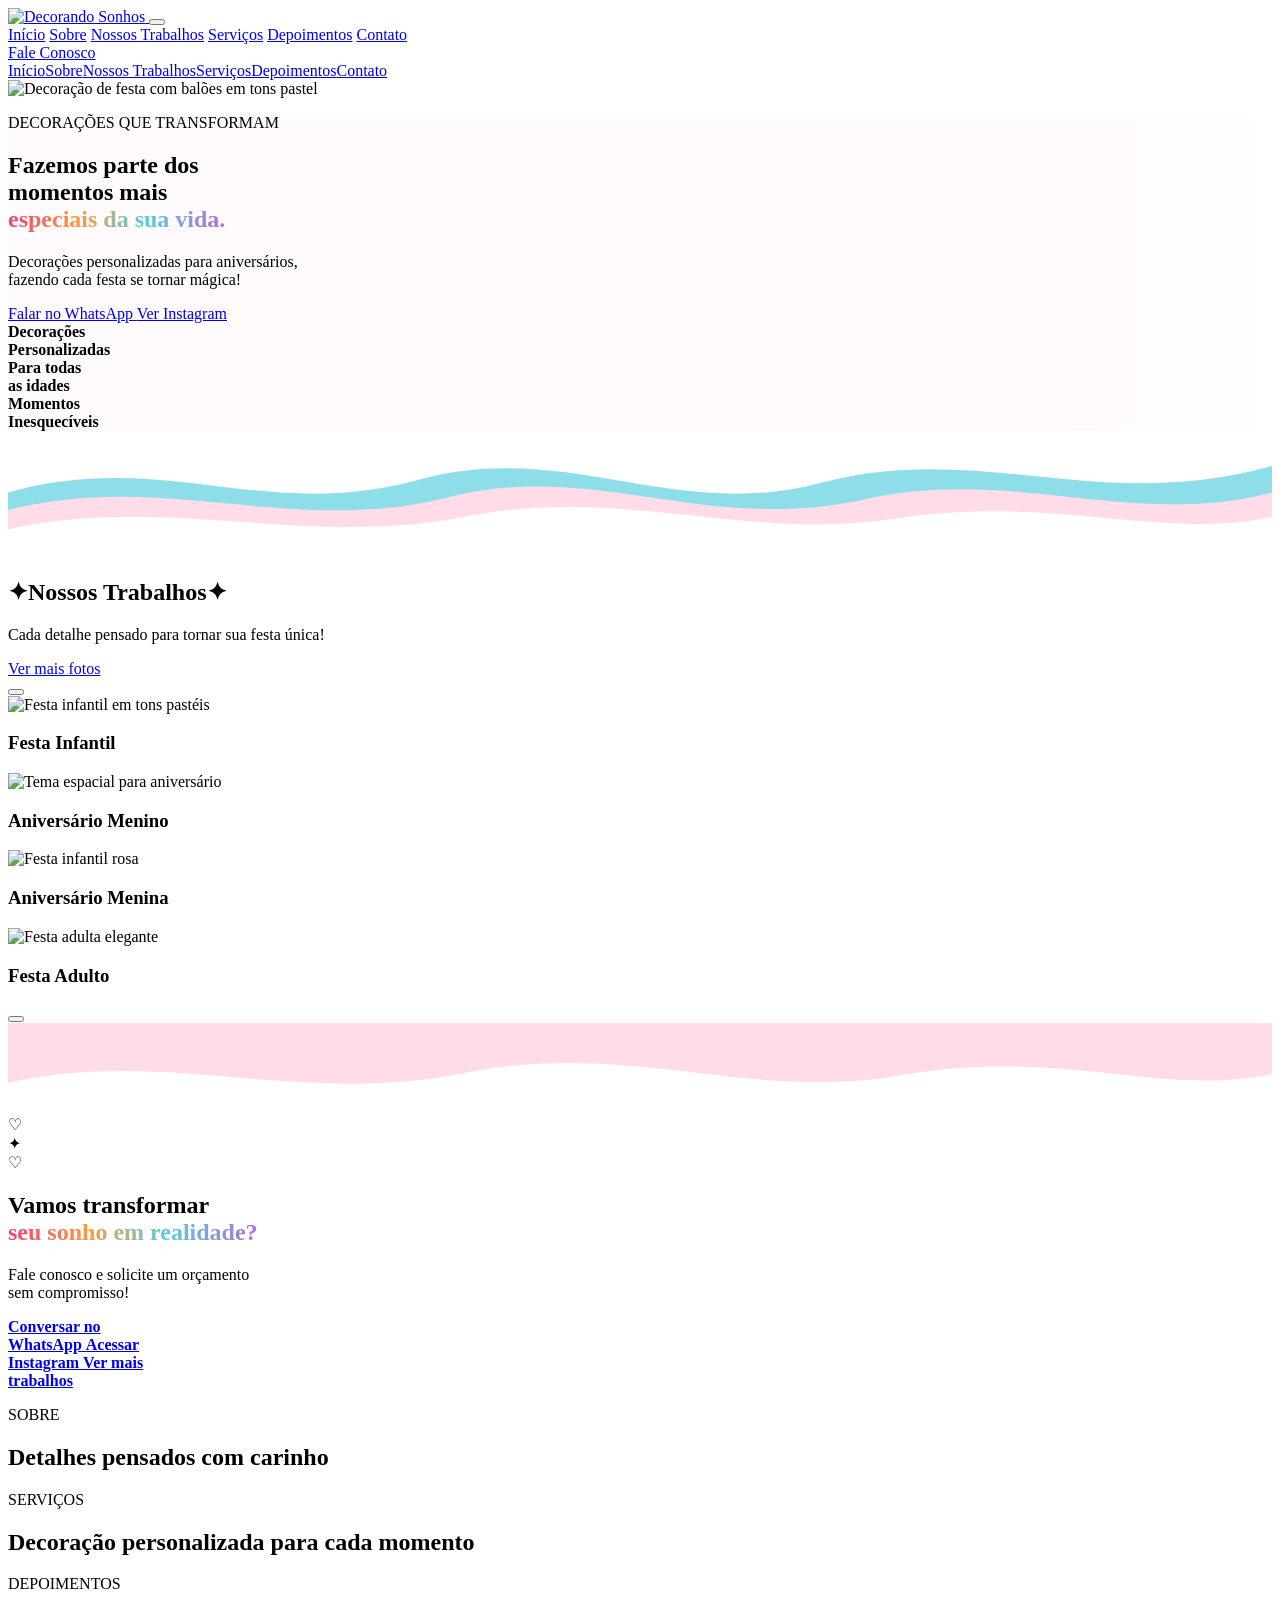
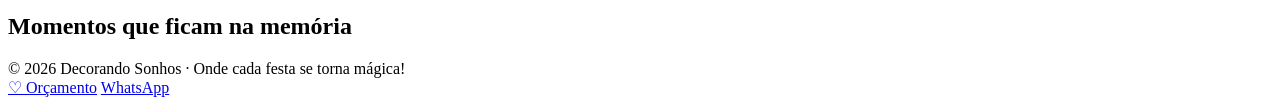
==== commit 9a0352cf: "Substitui logo antiga e refaz header conforme referência aprovada" ====
--- a/index.html
+++ b/index.html
@@ -29,23 +29,19 @@
     .hero-fade{background:linear-gradient(90deg,#fffafc 0%,#fffafc 70%,rgba(255,250,252,.75) 88%,rgba(255,250,252,0) 100%)}
     .wave-top{clip-path:polygon(0 35%,7% 20%,18% 28%,31% 18%,43% 32%,57% 23%,69% 36%,82% 22%,92% 30%,100% 16%,100% 100%,0 100%)}
     .wave-bottom{clip-path:polygon(0 28%,8% 18%,19% 27%,31% 20%,43% 31%,56% 21%,69% 30%,82% 18%,92% 27%,100% 14%,100% 100%,0 100%)}
-    .logo-rainbow:before{content:"";position:absolute;width:78px;height:36px;left:42px;top:-7px;border-radius:80px 80px 0 0;border:4px solid #74d8ea;border-bottom:0;box-shadow:0 -6px 0 -2px #ffb24f,0 -12px 0 -4px #f78fb1}
     .carousel-track{scrollbar-width:none}.carousel-track::-webkit-scrollbar{display:none}
   </style>
 </head>
 <body class="font-sans text-navy bg-white overflow-x-hidden">
-  <header class="sticky top-0 z-50 px-4 md:px-8 lg:px-12 pt-3">
-    <div class="max-w-[1520px] mx-auto bg-white/95 backdrop-blur-xl rounded-b-[38px] lg:rounded-[38px] shadow-soft px-5 lg:px-8 h-[92px] flex items-center gap-6">
-      <a href="#inicio" class="relative shrink-0 w-[190px] h-[76px] logo-rainbow" aria-label="Decorando Sonhos">
-        <span class="absolute left-3 top-5 text-[21px] font-extrabold tracking-[-1px]">DECORANDO</span>
-        <span class="absolute left-3 top-9 font-script text-[36px] leading-none script-gradient">Sonhos</span>
-        <span class="absolute left-4 bottom-1 text-[6px] font-bold tracking-[1.2px]">ONDE CADA FESTA SE TORNA MÁGICA!</span>
-        <span class="absolute right-4 top-2 flex gap-1"><i class="w-5 h-6 bg-pink rounded-full block"></i><i class="w-4 h-5 bg-blueSoft rounded-full block mt-2"></i><i class="w-4 h-5 bg-gold rounded-full block mt-4"></i></span>
+  <header class="sticky top-0 z-50 px-0 md:px-6 lg:px-8 pt-0 md:pt-4">
+    <div class="max-w-[1520px] mx-auto bg-white/95 backdrop-blur-xl rounded-b-[46px] md:rounded-[46px] shadow-soft px-4 md:px-6 lg:px-10 h-[112px] md:h-[118px] flex items-center gap-5 lg:gap-8 relative overflow-visible">
+      <a href="#inicio" class="shrink-0 self-stretch -ml-1 md:-ml-2 w-[230px] md:w-[280px] lg:w-[310px] flex items-center justify-center rounded-b-[58px] md:rounded-b-[72px] bg-white relative z-10" aria-label="Decorando Sonhos">
+        <img src="[data-uri]" alt="Decorando Sonhos" class="w-[220px] md:w-[265px] lg:w-[295px] h-auto object-contain drop-shadow-sm">
       </a>
 
       <button id="menuBtn" class="lg:hidden ml-auto w-11 h-11 rounded-full bg-pinkSoft grid place-items-center" aria-label="Abrir menu" aria-expanded="false"><i data-lucide="menu" class="w-6 h-6"></i></button>
 
-      <nav id="mainNav" class="hidden lg:flex items-center gap-7 text-[14px] font-medium ml-auto">
+      <nav id="mainNav" class="hidden lg:flex items-center justify-center gap-8 text-[14px] font-medium flex-1">
         <a href="#inicio" class="nav-link text-pink border-b-2 border-pink pb-2">Início</a>
         <a href="#sobre" class="nav-link pb-2 border-b-2 border-transparent">Sobre</a>
         <a href="#trabalhos" class="nav-link pb-2 border-b-2 border-transparent">Nossos Trabalhos</a>
@@ -54,12 +50,12 @@
         <a href="#contato" class="nav-link pb-2 border-b-2 border-transparent">Contato</a>
       </nav>
 
-      <a class="wa-link hidden lg:inline-flex items-center gap-3 px-7 py-4 rounded-full bg-pink text-white font-bold shadow-pink hover:-translate-y-0.5 transition" href="#">
-        <i data-lucide="message-circle" class="w-5 h-5"></i> Fale Conosco
+      <a class="wa-link hidden lg:inline-flex items-center gap-3 px-8 py-4 rounded-full bg-pink text-white font-bold shadow-pink hover:-translate-y-0.5 transition shrink-0" href="#">
+        <i data-lucide="message-circle" class="w-6 h-6"></i> Fale Conosco
       </a>
     </div>
 
-    <div id="mobileNav" class="hidden lg:hidden max-w-[1520px] mx-auto bg-white rounded-3xl shadow-soft p-5 mt-2">
+    <div id="mobileNav" class="hidden lg:hidden mx-4 md:mx-6 bg-white rounded-3xl shadow-soft p-5 mt-2">
       <nav class="grid gap-3 text-sm font-semibold">
         <a href="#inicio">Início</a><a href="#sobre">Sobre</a><a href="#trabalhos">Nossos Trabalhos</a><a href="#servicos">Serviços</a><a href="#depoimentos">Depoimentos</a><a href="#contato">Contato</a>
       </nav>
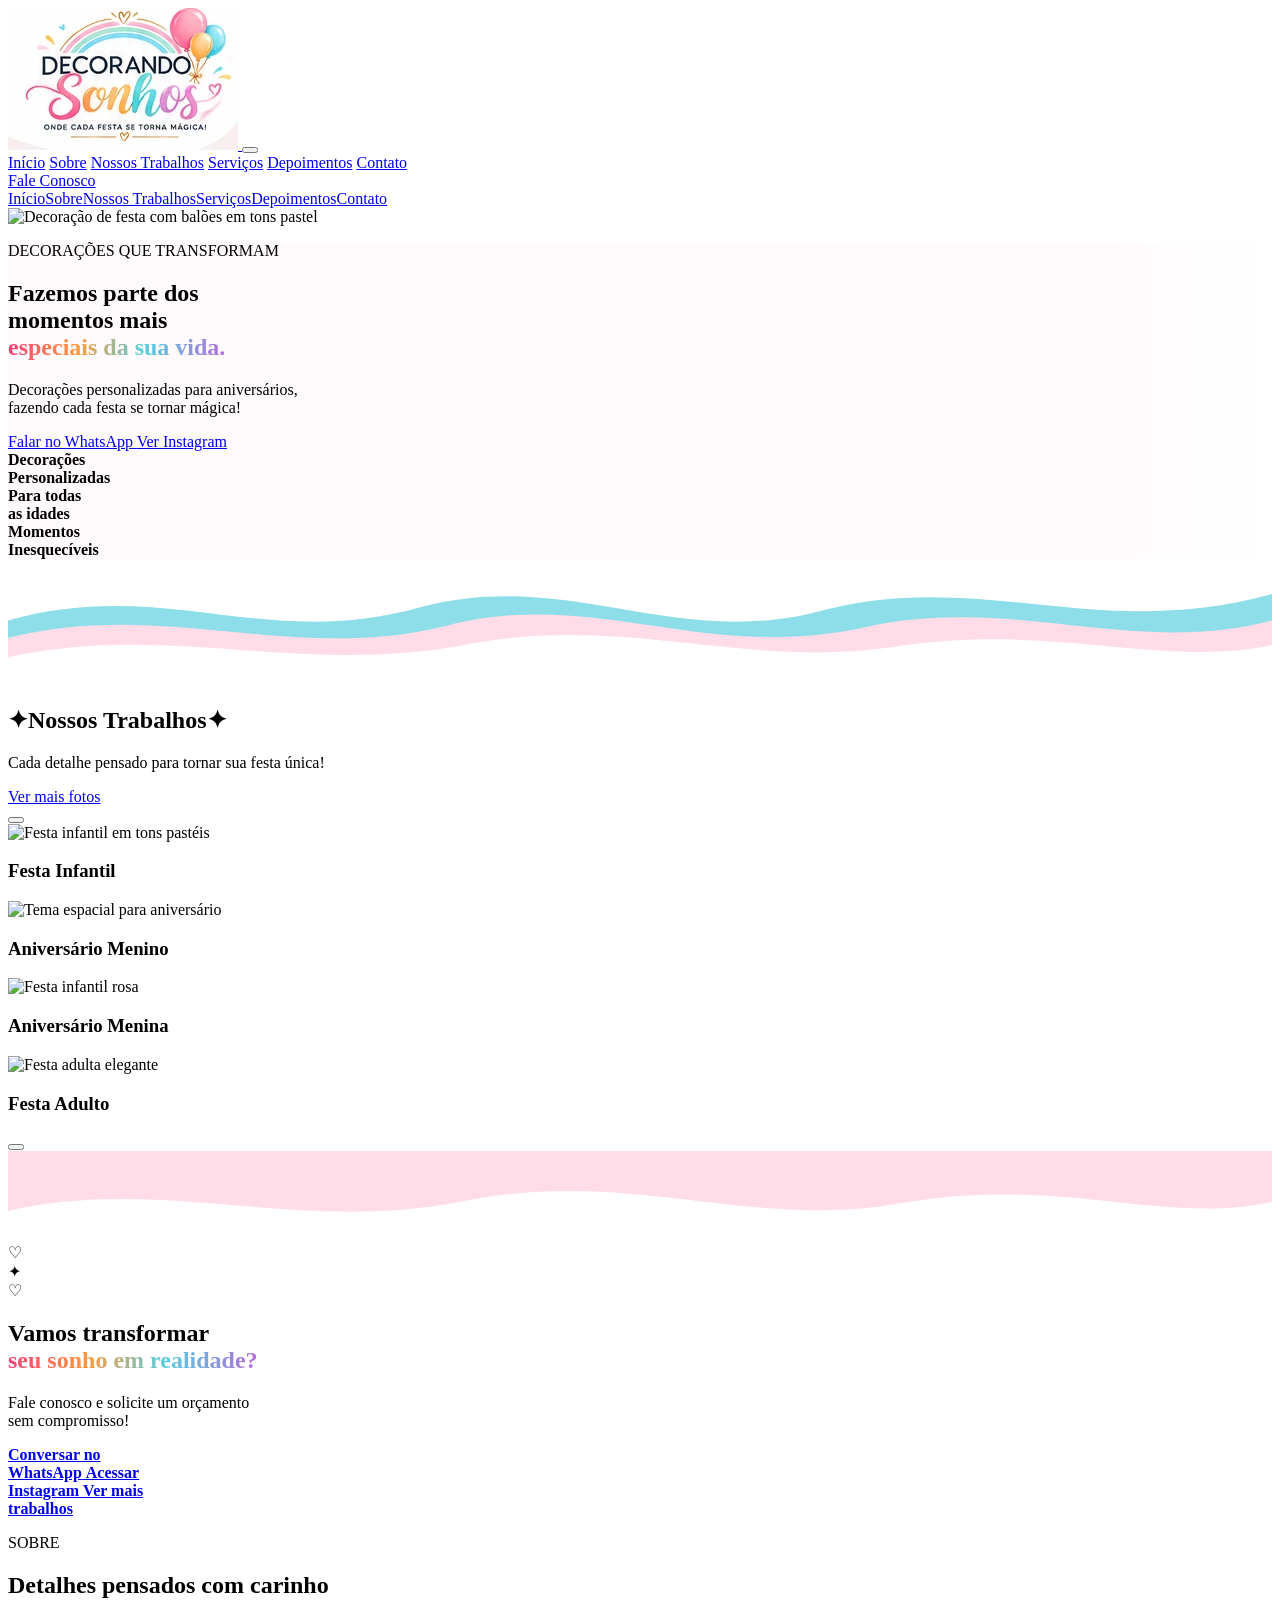
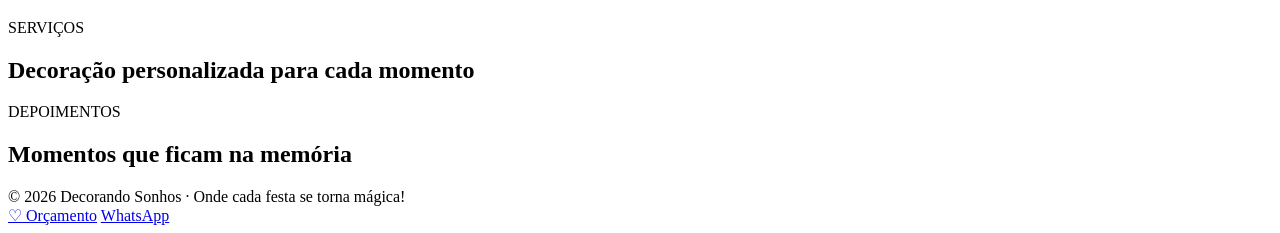
==== commit b54a6e90: "Corrige carregamento da logo no cabeçalho" ====
--- a/index.html
+++ b/index.html
@@ -36,7 +36,7 @@
   <header class="sticky top-0 z-50 px-0 md:px-6 lg:px-8 pt-0 md:pt-4">
     <div class="max-w-[1520px] mx-auto bg-white/95 backdrop-blur-xl rounded-b-[46px] md:rounded-[46px] shadow-soft px-4 md:px-6 lg:px-10 h-[112px] md:h-[118px] flex items-center gap-5 lg:gap-8 relative overflow-visible">
       <a href="#inicio" class="shrink-0 self-stretch -ml-1 md:-ml-2 w-[230px] md:w-[280px] lg:w-[310px] flex items-center justify-center rounded-b-[58px] md:rounded-b-[72px] bg-white relative z-10" aria-label="Decorando Sonhos">
-        <img src="[data-uri]" alt="Decorando Sonhos" class="w-[220px] md:w-[265px] lg:w-[295px] h-auto object-contain drop-shadow-sm">
+        <img src="[data-uri]" alt="Decorando Sonhos" class="w-[220px] md:w-[265px] lg:w-[295px] h-auto object-contain drop-shadow-sm">
       </a>
 
       <button id="menuBtn" class="lg:hidden ml-auto w-11 h-11 rounded-full bg-pinkSoft grid place-items-center" aria-label="Abrir menu" aria-expanded="false"><i data-lucide="menu" class="w-6 h-6"></i></button>
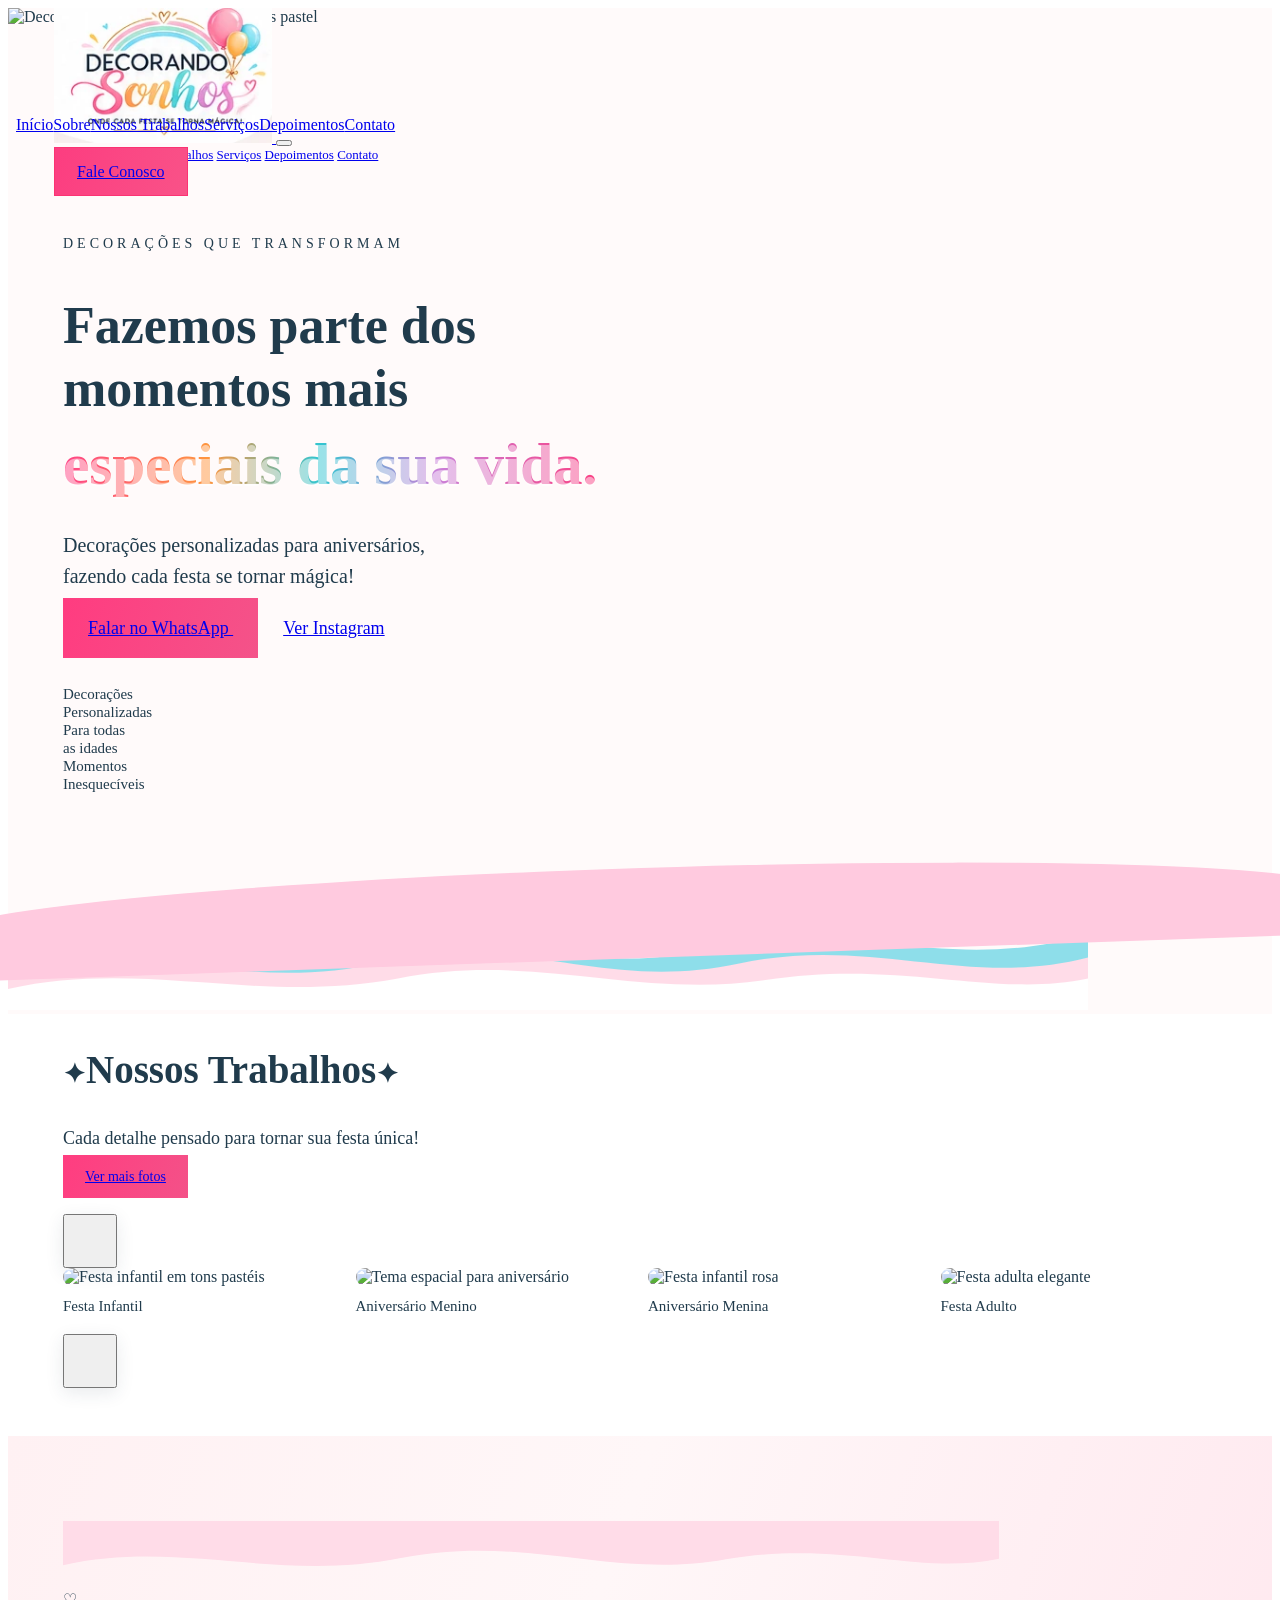
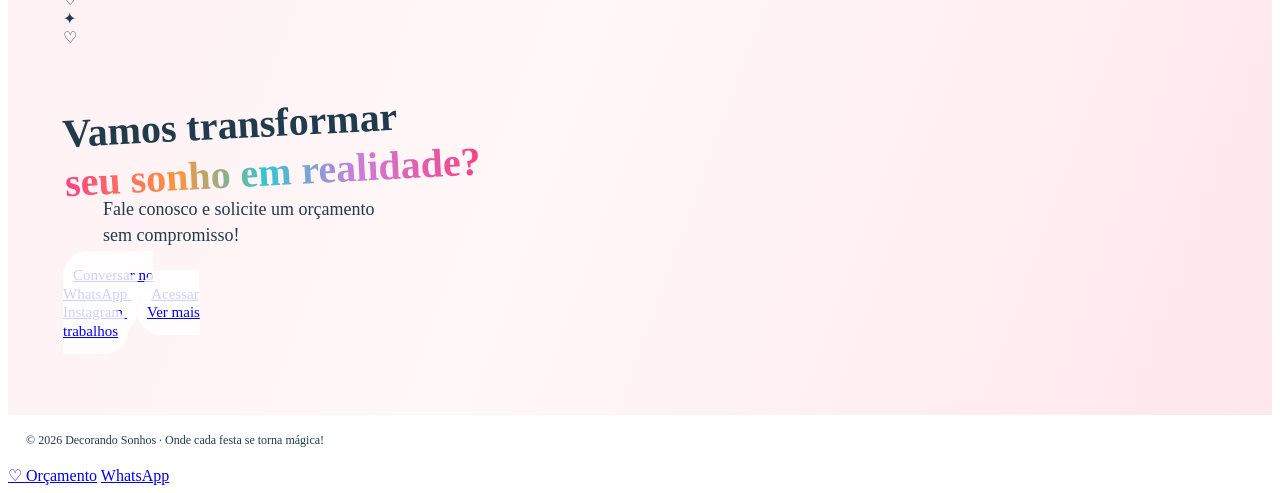
==== commit e1b3e116: "Add files via upload" ====
--- a/index.html
+++ b/index.html
@@ -23,7 +23,8 @@
       }
     }
   </script>
-  <script src="https://unpkg.com/lucide@latest"></script>
+  <script src="https://unpkg.com/lucide@0.468.0/dist/umd/lucide.min.js"></script>
+  <link rel="stylesheet" href="reference.css">
   <style>
     .script-gradient{background:linear-gradient(90deg,#f63f78 0%,#ff9a3c 32%,#55cfe0 63%,#b46dd9 100%);-webkit-background-clip:text;background-clip:text;color:transparent}
     .hero-fade{background:linear-gradient(90deg,#fffafc 0%,#fffafc 70%,rgba(255,250,252,.75) 88%,rgba(255,250,252,0) 100%)}
@@ -39,7 +40,7 @@
         <img src="[data-uri]" alt="Decorando Sonhos" class="w-[220px] md:w-[265px] lg:w-[295px] h-auto object-contain drop-shadow-sm">
       </a>
 
-      <button id="menuBtn" class="lg:hidden ml-auto w-11 h-11 rounded-full bg-pinkSoft grid place-items-center" aria-label="Abrir menu" aria-expanded="false"><i data-lucide="menu" class="w-6 h-6"></i></button>
+      <button id="menuBtn" class="lg:hidden ml-auto w-11 h-11 rounded-full bg-pinkSoft grid place-items-center" aria-label="Abrir menu" aria-controls="mobileNav" aria-expanded="false"><i data-lucide="menu" class="w-6 h-6"></i></button>
 
       <nav id="mainNav" class="hidden lg:flex items-center justify-center gap-8 text-[14px] font-medium flex-1">
         <a href="#inicio" class="nav-link text-pink border-b-2 border-pink pb-2">Início</a>
@@ -167,9 +168,6 @@
       </div>
     </section>
 
-    <section id="sobre" class="py-20 px-6 text-center"><p class="text-pink tracking-[4px] text-xs font-bold">SOBRE</p><h2 class="text-3xl md:text-4xl font-extrabold mt-3">Detalhes pensados com carinho</h2></section>
-    <section id="servicos" class="py-20 px-6 text-center bg-[#fff8fb]"><p class="text-pink tracking-[4px] text-xs font-bold">SERVIÇOS</p><h2 class="text-3xl md:text-4xl font-extrabold mt-3">Decoração personalizada para cada momento</h2></section>
-    <section id="depoimentos" class="py-20 px-6 text-center"><p class="text-pink tracking-[4px] text-xs font-bold">DEPOIMENTOS</p><h2 class="text-3xl md:text-4xl font-extrabold mt-3">Momentos que ficam na memória</h2></section>
   </main>
 
   <footer class="text-center py-10 bg-[#fff8fa] text-sm">© <span id="year"></span> Decorando Sonhos · Onde cada festa se torna mágica!</footer>
@@ -181,4 +179,4 @@
 
   <script src="script.js"></script>
 </body>
-</html>+</html>
--- a/reference.css
+++ b/reference.css
@@ -0,0 +1,123 @@
+/* Reference composition. Photo sources are configured in script.js. */
+:root { --rose: #ff4080; --ink: #203b4c; }
+html { scroll-behavior: smooth; scroll-padding-top: 130px; }
+body { color: var(--ink); }
+header { position: absolute !important; width: 100%; padding: 0 8px !important; }
+header > div:first-child { height: 108px !important; max-width: 1440px; border-radius: 28px 28px 48px 48px !important; padding: 0 38px !important; gap: 20px !important; box-shadow: none !important; }
+header > div:first-child > a:first-child { width: 240px !important; height: 155px; margin: 0; border-radius: 0 0 50% 50% !important; align-self: flex-start; }
+header > div:first-child > a:first-child img { width: 218px !important; }
+#mainNav { gap: 23px !important; font-size: 13px !important; white-space: nowrap; }
+header .wa-link { padding: 15px 22px !important; font-size: 16px; background: linear-gradient(110deg,#fc3d80,#f95288); border: 1px solid #fb3373; box-shadow: none !important; white-space: nowrap; }
+#inicio { margin-top: 0 !important; padding-top: 0 !important; min-height: 790px !important; background: #fffafa; }
+#inicio > div:first-child { width: 58% !important; }
+#inicio > div:first-child img { object-position: 58% center; }
+#inicio > div:nth-child(2) { display: block !important; min-height: 790px !important; max-width: 1200px; }
+#inicio .hero-fade { width: 65%; padding: 196px 0 112px 55px !important; background: linear-gradient(90deg,#fffafa 0%,rgba(255,250,250,.97) 62%,rgba(255,250,250,.65) 83%,transparent 100%); }
+#inicio .hero-fade > div { max-width: 620px !important; }
+#inicio .hero-fade > div > p:first-child { font-size: 14px !important; letter-spacing: 4px !important; margin-bottom: 22px; gap: 14px; }
+#inicio h1 { font-size: 44px !important; line-height: 1.2 !important; letter-spacing: 0 !important; margin-bottom: 22px; }
+#inicio h1 span { font-size: 53px !important; line-height: 1.5; white-space: nowrap; letter-spacing: 0; text-shadow: 0 2px 0 #ffffff80; }
+.script-gradient { background-image: linear-gradient(90deg,#ff4387 0%,#ff953e 27%,#32c5d0 48%,#c97fd8 70%,#fa4083 100%) !important; }
+#inicio h1 span svg { width: 43px; height: 43px; flex-shrink: 0; transform: rotate(14deg); }
+#inicio .hero-fade > div > p:nth-of-type(2) { font-size: 20px !important; line-height: 1.55 !important; margin-bottom: 26px; }
+#inicio .hero-fade > div > div:first-of-type { gap: 18px; margin-bottom: 46px; }
+#inicio .hero-fade > div > div:first-of-type a { padding: 20px 25px !important; font-size: 18px !important; white-space: nowrap; min-height: 73px; border-width: 1px !important; box-shadow: none; }
+#inicio .wa-link { background: linear-gradient(110deg,#ff3c80,#f45389); }
+#inicio .hero-fade > div > div:last-child { max-width: 550px; gap: 22px; }
+#inicio .hero-fade > div > div:last-child b { font-size: 15px !important; font-weight: 500; line-height: 1.2; }
+#inicio .hero-fade > div > div:last-child svg { width: 36px; height: 36px; }
+#inicio > svg { height: 105px !important; }
+#trabalhos { padding: 0 55px 48px !important; margin-top: -2px; }
+#trabalhos > div { max-width: 1200px; }
+#trabalhos h2 { font-size: 39px !important; letter-spacing: 0; line-height: 1.3; }
+#trabalhos h2 span { font-size: 27px; }
+#trabalhos > div > div:first-child { margin-bottom: 29px; }
+#trabalhos p { font-size: 18px !important; }
+#trabalhos .insta-link { font-size: 14px; padding: 14px 22px; top: 16px; box-shadow: none; background: linear-gradient(110deg,#ff3d80,#f45188); }
+#workTrack { display: flex !important; gap: 16px !important; padding-bottom: 4px; }
+#workTrack article { flex: 0 0 calc((100% - 48px) / 4); min-width: 0 !important; }
+#workTrack img { height: auto !important; aspect-ratio: .81; border-radius: 18px !important; box-shadow: none; }
+#workTrack h3 { justify-content: center; font-weight: 500; font-size: 15px; margin-top: 12px; white-space: nowrap; gap: 9px; }
+#workTrack h3 span { background: transparent !important; color: #ff4584; width: 28px; height: 28px; }
+#workTrack h3 svg { width: 24px; height: 24px; }
+#workTrack article:last-child h3 span { color: #ffa33d; }
+#prevWork, #nextWork { display: grid !important; top: 45%; width: 54px; height: 54px; box-shadow: 0 5px 18px #233e4b1a; }
+#prevWork { left: -28px; } #nextWork { right: -28px; }
+#contato { padding: 85px 55px 74px !important; min-height: 307px; background: linear-gradient(110deg,#fff1f3,#fff7f8 44%,#ffe7ee) !important; }
+#contato > svg { height: 65px !important; }
+#contato > div:last-child { grid-template-columns: 1.05fr 1fr !important; gap: 30px; max-width: 1200px; }
+#contato h2 { font-size: 40px !important; line-height: 1.22 !important; margin-bottom: 14px; transform: rotate(-3deg); }
+#contato h2 span { white-space: nowrap; }
+#contato p { font-size: 18px !important; line-height: 1.45 !important; padding-left: 40px; }
+#contato > div:last-child > div:last-child { gap: 12px; }
+#contato > div:last-child > div:last-child > a { min-height: 162px !important; border-radius: 28px !important; padding: 15px 10px !important; box-shadow: none; gap: 12px; background: #ffffffcf; }
+#contato a > span { width: 68px; height: 68px; border-radius: 22px; box-shadow: inset 0 0 0 1px #ffffff70; }
+#contato a > span svg { width: 42px; height: 42px; }
+#contato a b { font-size: 15px; font-weight: 500; line-height: 1.25; }
+#contato::after { content: ''; position: absolute; left: -5%; right: -5%; bottom: -58px; height: 90px; background: #ffcadf; border-radius: 50% 55% 0 0; transform: rotate(-2deg); pointer-events: none; }
+footer { font-size: 12px !important; padding: 18px !important; }
+a:focus-visible, button:focus-visible { outline: 3px solid #159eb3; outline-offset: 4px; }
+@media (min-width: 1024px) and (max-width: 1190px) {
+  #mainNav { gap: 21px !important; font-size: 12px !important; }
+  header > div:first-child { padding: 0 38px 0 20px !important; gap: 18px !important; }
+  header > div:first-child > a:first-child { width: 260px !important; }
+  header .wa-link { padding: 15px 22px !important; }
+}
+@media (min-width: 1200px) {
+  #inicio .hero-fade { padding-left: 55px !important; }
+  #inicio h1 { font-size: 52px !important; }
+  #inicio h1 span { font-size: 59px !important; }
+}
+@media (max-width: 1023px) {
+  header > div:first-child { height: 90px !important; padding: 0 22px !important; }
+  header > div:first-child > a:first-child { width: 200px !important; height: 122px; }
+  header > div:first-child > a:first-child img { width: 178px !important; }
+  #mobileNav { position: absolute; top: 94px; left: 0; right: 0; }
+  #inicio .hero-fade { padding: 165px 30px 120px !important; width: 85%; }
+  #inicio h1 span { font-size: 46px !important; }
+  #trabalhos { padding: 0 30px 40px !important; }
+  #trabalhos .insta-link { margin-top: 15px; }
+  #contato { padding: 80px 30px 65px !important; }
+  #contato > div:last-child { grid-template-columns: 1fr !important; gap: 35px; text-align: center; }
+  #contato p { padding-left: 0; }
+  body { padding-bottom: 82px; }
+}
+@media (max-width: 600px) {
+  html { scroll-padding-top: 20px; }
+  header > div:first-child { height: 76px !important; border-radius: 20px 20px 30px 30px !important; }
+  header > div:first-child > a:first-child { width: 170px !important; height: 105px; }
+  header > div:first-child > a:first-child img { width: 153px !important; }
+  #inicio, #inicio > div:nth-child(2) { min-height: 770px !important; }
+  #inicio > div:first-child { width: 100% !important; opacity: .42; }
+  #inicio .hero-fade { width: 100%; padding: 153px 22px 100px !important; background: linear-gradient(90deg,#fffafa 0%,#fffafaea 52%,#fffafa70); }
+  #inicio .hero-fade > div > p:first-child { font-size: 10px !important; letter-spacing: 2px !important; gap: 9px; }
+  #inicio h1 { font-size: 34px !important; line-height: 1.2 !important; }
+  #inicio h1 span { display: block; font-size: 36px !important; white-space: normal; line-height: 1.5; }
+  #inicio h1 span svg { display: inline; width: 26px; height: 26px; margin-left: 5px; }
+  #inicio .hero-fade > div > p:nth-of-type(2) { font-size: 16px !important; }
+  #inicio .hero-fade > div > div:first-of-type { gap: 11px; margin-bottom: 28px; }
+  #inicio .hero-fade > div > div:first-of-type a { min-height: 57px; padding: 14px 18px !important; font-size: 16px !important; }
+  #inicio .hero-fade > div > div:last-child { gap: 10px; }
+  #inicio .hero-fade > div > div:last-child > div { flex-direction: column; text-align: center; gap: 6px; }
+  #inicio .hero-fade > div > div:last-child b { font-size: 12px !important; }
+  #trabalhos { padding: 0 24px 35px !important; }
+  #trabalhos h2 { font-size: 28px !important; gap: 8px; }
+  #trabalhos p { font-size: 15px !important; }
+  #workTrack article { flex-basis: 82%; }
+  #workTrack h3 { font-size: 15px; }
+  #prevWork, #nextWork { width: 40px; height: 40px; }
+  #prevWork { left: -18px; } #nextWork { right: -18px; }
+  #contato { padding: 75px 22px 60px !important; }
+  #contato h2 { font-size: 31px !important; }
+  #contato h2 span { white-space: normal; }
+  #contato p { font-size: 16px !important; }
+  #contato > div:last-child > div:last-child { grid-template-columns: repeat(3,minmax(0,1fr)); gap: 8px; }
+  #contato > div:last-child > div:last-child > a { min-height: 138px !important; border-radius: 22px !important; padding: 12px 5px !important; }
+  #contato a > span { width: 52px; height: 52px; border-radius: 17px; }
+  #contato a > span svg { width: 32px; height: 32px; }
+  #contato a b { font-size: 12px; }
+}
+@media (prefers-reduced-motion: reduce) {
+  html, .scroll-smooth { scroll-behavior: auto !important; }
+  * { transition: none !important; }
+}
